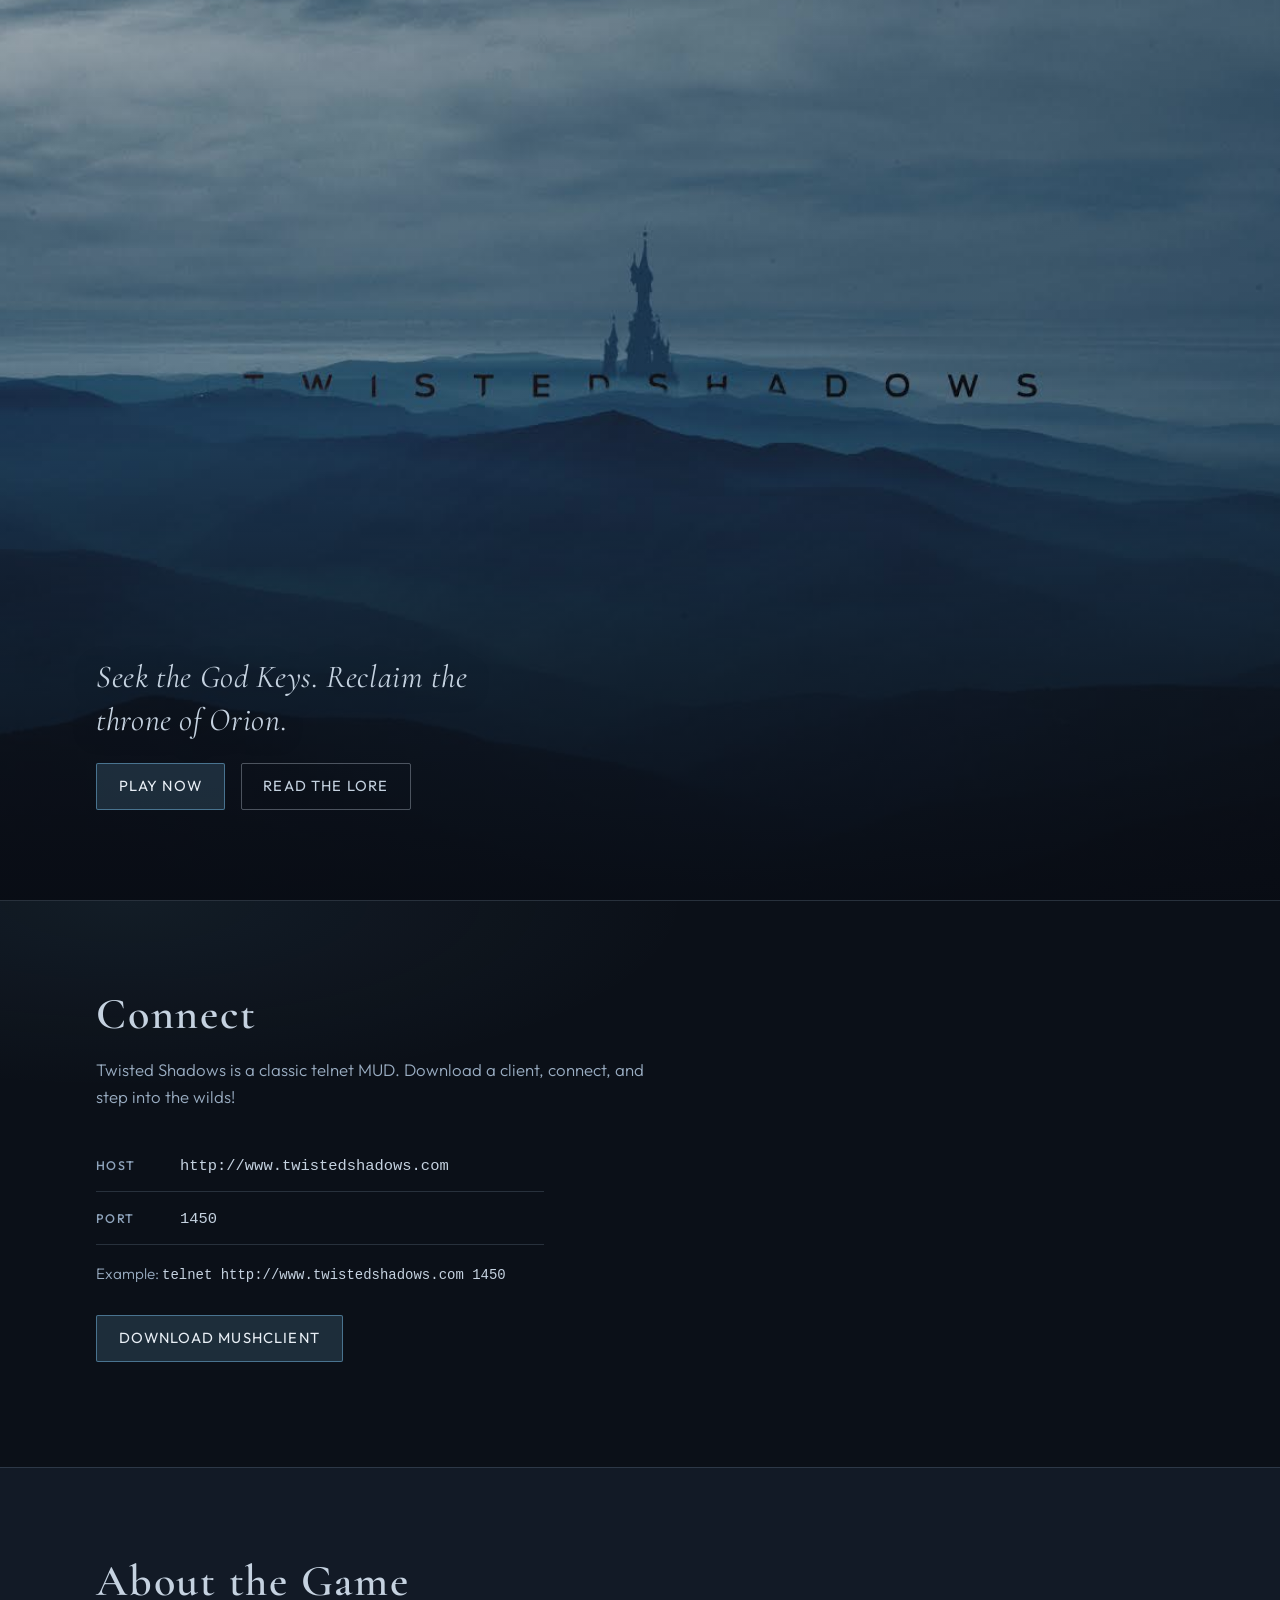
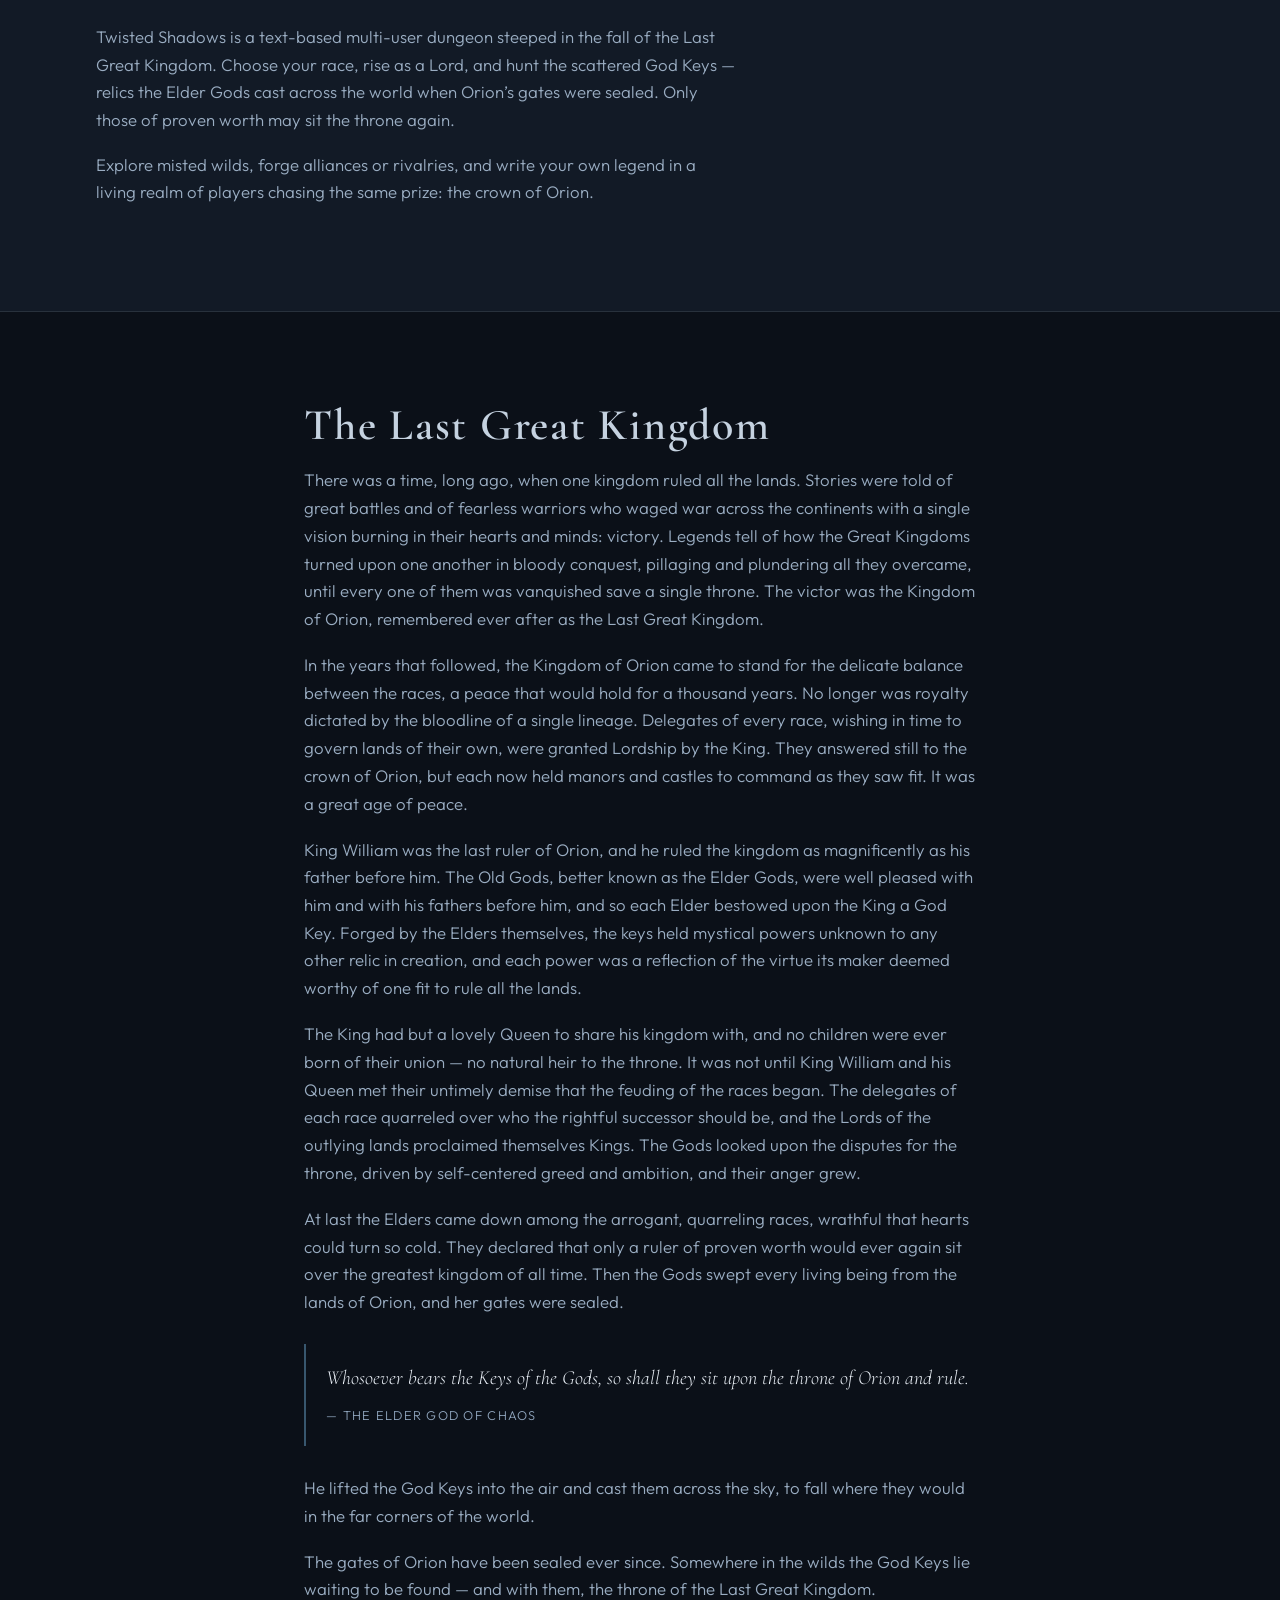
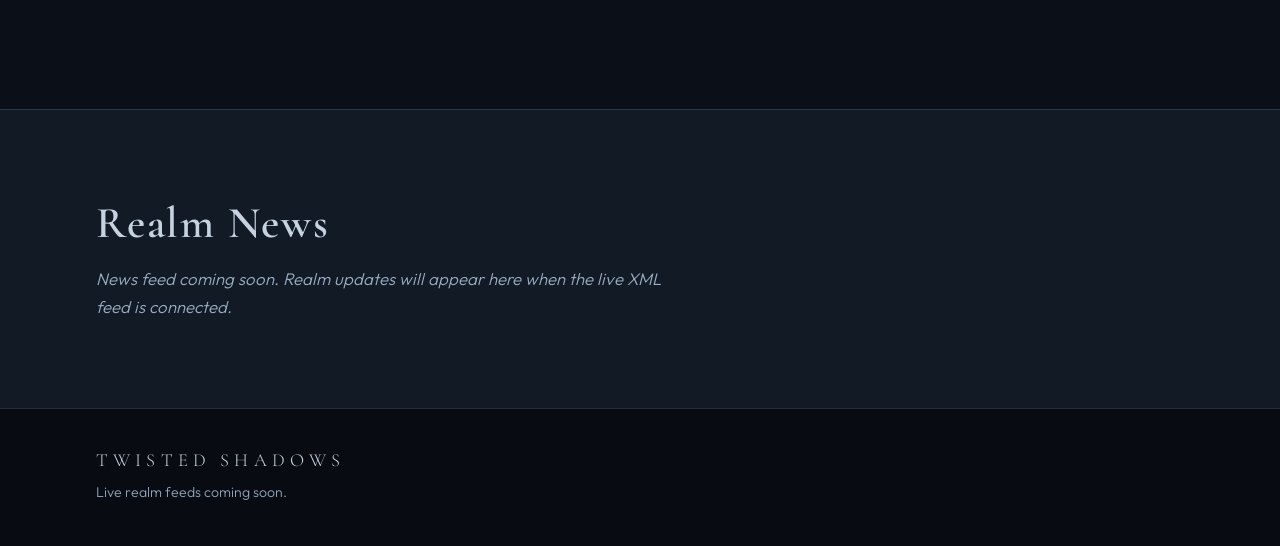
==== index.html @ 6eb1501c "update site verbiage" ====
<!DOCTYPE html>
<html lang="en">
<head>
  <meta charset="utf-8">
  <meta name="viewport" content="width=device-width, initial-scale=1">
  <title>Twisted Shadows — The Last Great Kingdom</title>
  <meta name="description" content="Twisted Shadows is a classic text MUD. Seek the God Keys, restore the throne of Orion, and claim the Last Great Kingdom.">
  <link rel="preconnect" href="https://fonts.googleapis.com">
  <link rel="preconnect" href="https://fonts.gstatic.com" crossorigin>
  <link href="https://fonts.googleapis.com/css2?family=Cormorant+Garamond:ital,wght@0,400;0,600;1,400&family=Outfit:wght@300;400;500&display=swap" rel="stylesheet">
  <link rel="stylesheet" href="styles.css">
</head>
<body>
  <header class="hero">
    <div class="hero__media" role="img" aria-label="Misty mountain ranges and a distant castle under an overcast sky, with the title Twisted Shadows"></div>
    <div class="hero__veil" aria-hidden="true"></div>
    <div class="hero__content">
      <p class="hero__tagline">Seek the God Keys. Reclaim the throne of Orion.</p>
      <div class="hero__actions">
        <a class="btn btn--primary" href="#play">Play Now</a>
        <a class="btn btn--ghost" href="#story">Read the Lore</a>
      </div>
    </div>
  </header>

  <main>
    <section id="play" class="section section--play">
      <div class="section__inner">
        <h2 class="section__title">Connect</h2>
        <p class="section__lead">
          Twisted Shadows is a classic telnet MUD. Download a client, connect, and step into the wilds!
        </p>
        <dl class="connect">
          <div class="connect__row">
            <dt>Host</dt>
            <dd><code>http://www.twistedshadows.com</code></dd>
          </div>
          <div class="connect__row">
            <dt>Port</dt>
            <dd><code>1450</code></dd>
          </div>
        </dl>
        <p class="connect__hint">
          Example: <code>telnet http://www.twistedshadows.com 1450</code>
        </p>
        <p>
          <a class="btn btn--primary" href="https://www.mushclient.com/downloads/dlmushclient.htm" target="_blank" rel="noopener noreferrer">Download MUSHclient</a>
        </p>
      </div>
    </section>

    <section id="about" class="section section--about">
      <div class="section__inner">
        <h2 class="section__title">About the Game</h2>
        <p>
          Twisted Shadows is a text-based multi-user dungeon steeped in the fall of the Last Great Kingdom.
          Choose your race, rise as a Lord, and hunt the scattered God Keys — relics the Elder Gods cast across the world
          when Orion’s gates were sealed. Only those of proven worth may sit the throne again.
        </p>
        <p>
          Explore misted wilds, forge alliances or rivalries, and write your own legend in a living realm of players
          chasing the same prize: the crown of Orion.
        </p>
      </div>
    </section>

    <section id="story" class="section section--story">
      <div class="section__inner section__inner--narrow">
        <h2 class="section__title">The Last Great Kingdom</h2>

        <div class="lore">
          <p>
            There was a time, long ago, when one kingdom ruled all the lands.
            Stories were told of great battles and of fearless warriors who
            waged war across the continents with a single vision burning in
            their hearts and minds: victory. Legends tell of how the Great
            Kingdoms turned upon one another in bloody conquest, pillaging
            and plundering all they overcame, until every one of them was
            vanquished save a single throne. The victor was the Kingdom of
            Orion, remembered ever after as the Last Great Kingdom.
          </p>
          <p>
            In the years that followed, the Kingdom of Orion came to stand
            for the delicate balance between the races, a peace that would
            hold for a thousand years. No longer was royalty dictated by the
            bloodline of a single lineage. Delegates of every race, wishing
            in time to govern lands of their own, were granted Lordship by
            the King. They answered still to the crown of Orion, but each now
            held manors and castles to command as they saw fit. It was a
            great age of peace.
          </p>
          <p>
            King William was the last ruler of Orion, and he ruled the
            kingdom as magnificently as his father before him. The Old Gods,
            better known as the Elder Gods, were well pleased with him and
            with his fathers before him, and so each Elder bestowed upon the
            King a God Key. Forged by the Elders themselves, the keys held
            mystical powers unknown to any other relic in creation, and each
            power was a reflection of the virtue its maker deemed worthy of
            one fit to rule all the lands.
          </p>
          <p>
            The King had but a lovely Queen to share his kingdom with, and no
            children were ever born of their union — no natural heir to the
            throne. It was not until King William and his Queen met their
            untimely demise that the feuding of the races began. The
            delegates of each race quarreled over who the rightful successor
            should be, and the Lords of the outlying lands proclaimed
            themselves Kings. The Gods looked upon the disputes for the
            throne, driven by self-centered greed and ambition, and their
            anger grew.
          </p>
          <p>
            At last the Elders came down among the arrogant, quarreling
            races, wrathful that hearts could turn so cold. They declared
            that only a ruler of proven worth would ever again sit over the
            greatest kingdom of all time. Then the Gods swept every living
            being from the lands of Orion, and her gates were sealed.
          </p>
          <blockquote class="lore__quote">
            <p>
              Whosoever bears the Keys of the Gods, so shall they sit upon the
              throne of Orion and rule.
            </p>
            <footer>— The Elder God of Chaos</footer>
          </blockquote>
          <p>
            He lifted the God Keys into the air and cast them across the sky,
            to fall where they would in the far corners of the world.
          </p>
          <p>
            The gates of Orion have been sealed ever since. Somewhere in the
            wilds the God Keys lie waiting to be found — and with them, the
            throne of the Last Great Kingdom.
          </p>
        </div>
      </div>
    </section>

    <section id="realm-news" class="section section--news" aria-labelledby="realm-news-heading">
      <div class="section__inner">
        <h2 id="realm-news-heading" class="section__title">Realm News</h2>
        <p class="news-stub" data-feed="pending">
          News feed coming soon. Realm updates will appear here when the live XML feed is connected.
        </p>
      </div>
    </section>
  </main>

  <footer class="footer">
    <div class="footer__inner">
      <p class="footer__brand">Twisted Shadows</p>
      <p class="footer__note">Live realm feeds coming soon.</p>
    </div>
  </footer>
</body>
</html>
---- styles.css ----
:root {
  --bg: #0b1018;
  --bg-elevated: #121a26;
  --fog: #8fa4bc;
  --mist: #c5d2e0;
  --ink: #e8eef5;
  --muted: #9aadc2;
  --accent: #6eb0d6;
  --accent-soft: rgba(110, 176, 214, 0.18);
  --line: rgba(143, 164, 188, 0.22);
  --shadow: rgba(4, 8, 14, 0.55);
  --font-display: "Cormorant Garamond", "Palatino Linotype", Palatino, serif;
  --font-body: "Outfit", "Segoe UI", sans-serif;
  --max: 68rem;
  --narrow: 42rem;
}

*,
*::before,
*::after {
  box-sizing: border-box;
}

html {
  scroll-behavior: smooth;
}

body {
  margin: 0;
  font-family: var(--font-body);
  font-weight: 300;
  font-size: 1.05rem;
  line-height: 1.65;
  color: var(--ink);
  background: var(--bg);
  -webkit-font-smoothing: antialiased;
}

img {
  max-width: 100%;
  height: auto;
  display: block;
}

a {
  color: var(--accent);
  text-decoration-thickness: 1px;
  text-underline-offset: 0.18em;
}

a:hover {
  color: var(--mist);
}

code {
  font-family: ui-monospace, "Cascadia Code", "Segoe UI Mono", Consolas, monospace;
  font-size: 0.92em;
  color: var(--mist);
}

/* —— Hero —— */
.hero {
  position: relative;
  min-height: 100svh;
  display: flex;
  align-items: flex-end;
  isolation: isolate;
  overflow: hidden;
}

.hero__media {
  position: absolute;
  inset: 0;
  z-index: 0;
  background:
    url("assets/hero.png") center 42% / cover no-repeat;
  transform: scale(1.04);
  animation: hero-drift 28s ease-in-out infinite alternate;
}

.hero__veil {
  position: absolute;
  inset: 0;
  z-index: 1;
  pointer-events: none;
  background:
    linear-gradient(
      to top,
      rgba(8, 12, 20, 0.94) 0%,
      rgba(8, 12, 20, 0.62) 26%,
      rgba(8, 12, 20, 0.1) 52%,
      rgba(8, 12, 20, 0.2) 100%
    );
}

.hero__content {
  position: relative;
  z-index: 2;
  width: min(100% - 2.5rem, var(--max));
  margin: 0 auto;
  padding: 0 0 clamp(3.5rem, 10vh, 6rem);
  opacity: 0;
  transform: translateY(1.25rem);
  animation: rise-in 1.1s ease 0.35s forwards;
}

.hero__tagline {
  margin: 0 0 1.35rem;
  max-width: 28rem;
  font-family: var(--font-display);
  font-size: clamp(1.45rem, 2.8vw, 2rem);
  font-weight: 400;
  font-style: italic;
  line-height: 1.35;
  letter-spacing: 0.02em;
  color: var(--mist);
  text-shadow: 0 2px 24px var(--shadow);
}

.hero__actions {
  display: flex;
  flex-wrap: wrap;
  gap: 0.75rem 1rem;
}

/* —— Buttons —— */
.btn {
  display: inline-flex;
  align-items: center;
  justify-content: center;
  min-height: 2.75rem;
  padding: 0.65rem 1.35rem;
  border: 1px solid transparent;
  border-radius: 2px;
  font-family: var(--font-body);
  font-size: 0.92rem;
  font-weight: 400;
  letter-spacing: 0.08em;
  text-transform: uppercase;
  text-decoration: none;
  transition: background 0.25s ease, border-color 0.25s ease, color 0.25s ease, transform 0.25s ease;
}

.btn:hover {
  transform: translateY(-1px);
}

.btn--primary {
  background: var(--accent-soft);
  border-color: rgba(110, 176, 214, 0.55);
  color: var(--ink);
}

.btn--primary:hover {
  background: rgba(110, 176, 214, 0.3);
  color: #fff;
}

.btn--ghost {
  background: transparent;
  border-color: rgba(197, 210, 224, 0.35);
  color: var(--mist);
}

.btn--ghost:hover {
  border-color: var(--mist);
  color: #fff;
}

/* —— Sections —— */
.section {
  padding: clamp(3.5rem, 8vw, 5.5rem) 0;
  border-top: 1px solid var(--line);
}

.section__inner {
  width: min(100% - 2.5rem, var(--max));
  margin: 0 auto;
}

.section__inner--narrow {
  width: min(100% - 2.5rem, var(--narrow));
}

.section__title {
  margin: 0 0 1rem;
  font-family: var(--font-display);
  font-size: clamp(2rem, 4vw, 2.75rem);
  font-weight: 600;
  letter-spacing: 0.04em;
  line-height: 1.15;
  color: var(--mist);
}

.section__lead {
  margin: 0 0 1.75rem;
  max-width: 36rem;
  color: var(--muted);
}

.section--play {
  background:
    radial-gradient(ellipse 80% 60% at 10% 0%, rgba(110, 176, 214, 0.08), transparent 55%),
    var(--bg);
}

.section--about {
  background: var(--bg-elevated);
}

.section--about p {
  max-width: 40rem;
  color: var(--muted);
}

.section--about p + p {
  margin-top: 1rem;
}

.section--story {
  background: var(--bg);
}

.section--news {
  background: var(--bg-elevated);
}

/* —— Connect —— */
.connect {
  margin: 0 0 1rem;
  padding: 0;
  max-width: 28rem;
}

.connect__row {
  display: grid;
  grid-template-columns: 4.5rem 1fr;
  gap: 0.75rem;
  align-items: baseline;
  padding: 0.7rem 0;
  border-bottom: 1px solid var(--line);
}

.connect__row dt {
  margin: 0;
  font-size: 0.78rem;
  font-weight: 500;
  letter-spacing: 0.12em;
  text-transform: uppercase;
  color: var(--fog);
}

.connect__row dd {
  margin: 0;
}

.connect__hint {
  margin: 0 0 1.75rem;
  color: var(--muted);
  font-size: 0.95rem;
}

/* —— Lore —— */
.lore p {
  margin: 0 0 1.15rem;
  color: var(--muted);
}

.lore__quote {
  margin: 1.75rem 0;
  padding: 1.25rem 0 1.25rem 1.25rem;
  border-left: 2px solid rgba(110, 176, 214, 0.45);
  background: transparent;
}

.lore__quote p {
  margin: 0;
  font-family: var(--font-display);
  font-size: 1.25rem;
  font-style: italic;
  line-height: 1.45;
  color: var(--ink);
}

.lore__quote footer {
  margin-top: 0.75rem;
  font-family: var(--font-body);
  font-size: 0.8rem;
  font-style: normal;
  letter-spacing: 0.1em;
  text-transform: uppercase;
  color: var(--fog);
}

/* —— News stub —— */
.news-stub {
  margin: 0;
  max-width: 36rem;
  color: var(--muted);
  font-style: italic;
}

/* —— Footer —— */
.footer {
  padding: 2.25rem 0 2.75rem;
  border-top: 1px solid var(--line);
  background: #080c12;
}

.footer__inner {
  width: min(100% - 2.5rem, var(--max));
  margin: 0 auto;
}

.footer__brand {
  margin: 0 0 0.35rem;
  font-family: var(--font-display);
  font-size: 1.15rem;
  letter-spacing: 0.28em;
  text-transform: uppercase;
  color: var(--mist);
}

.footer__note {
  margin: 0;
  font-size: 0.88rem;
  color: var(--fog);
}

/* —— Motion —— */
@keyframes hero-drift {
  from {
    transform: scale(1.04) translate3d(0, 0, 0);
  }
  to {
    transform: scale(1.08) translate3d(-1.2%, -0.6%, 0);
  }
}

@keyframes rise-in {
  to {
    opacity: 1;
    transform: translateY(0);
  }
}

@media (prefers-reduced-motion: reduce) {
  html {
    scroll-behavior: auto;
  }

  .hero__media,
  .hero__content {
    animation: none;
  }

  .hero__media {
    transform: none;
  }

  .hero__content {
    opacity: 1;
    transform: none;
  }

  .btn:hover {
    transform: none;
  }
}

/* —— Responsive —— */
@media (max-width: 640px) {
  body {
    font-size: 1rem;
  }

  .hero {
    min-height: 92svh;
  }

  .hero__media {
    background-position: center 38%;
  }

  .hero__content {
    width: min(100% - 1.75rem, var(--max));
    padding-bottom: 3rem;
  }

  .hero__tagline {
    max-width: 20rem;
  }

  .hero__actions {
    flex-direction: column;
    align-items: stretch;
  }

  .btn {
    width: 100%;
  }

  .section__inner,
  .section__inner--narrow,
  .footer__inner {
    width: min(100% - 1.75rem, var(--max));
  }

  .connect__row {
    grid-template-columns: 1fr;
    gap: 0.2rem;
  }

  .lore__quote {
    padding-left: 1rem;
  }
}
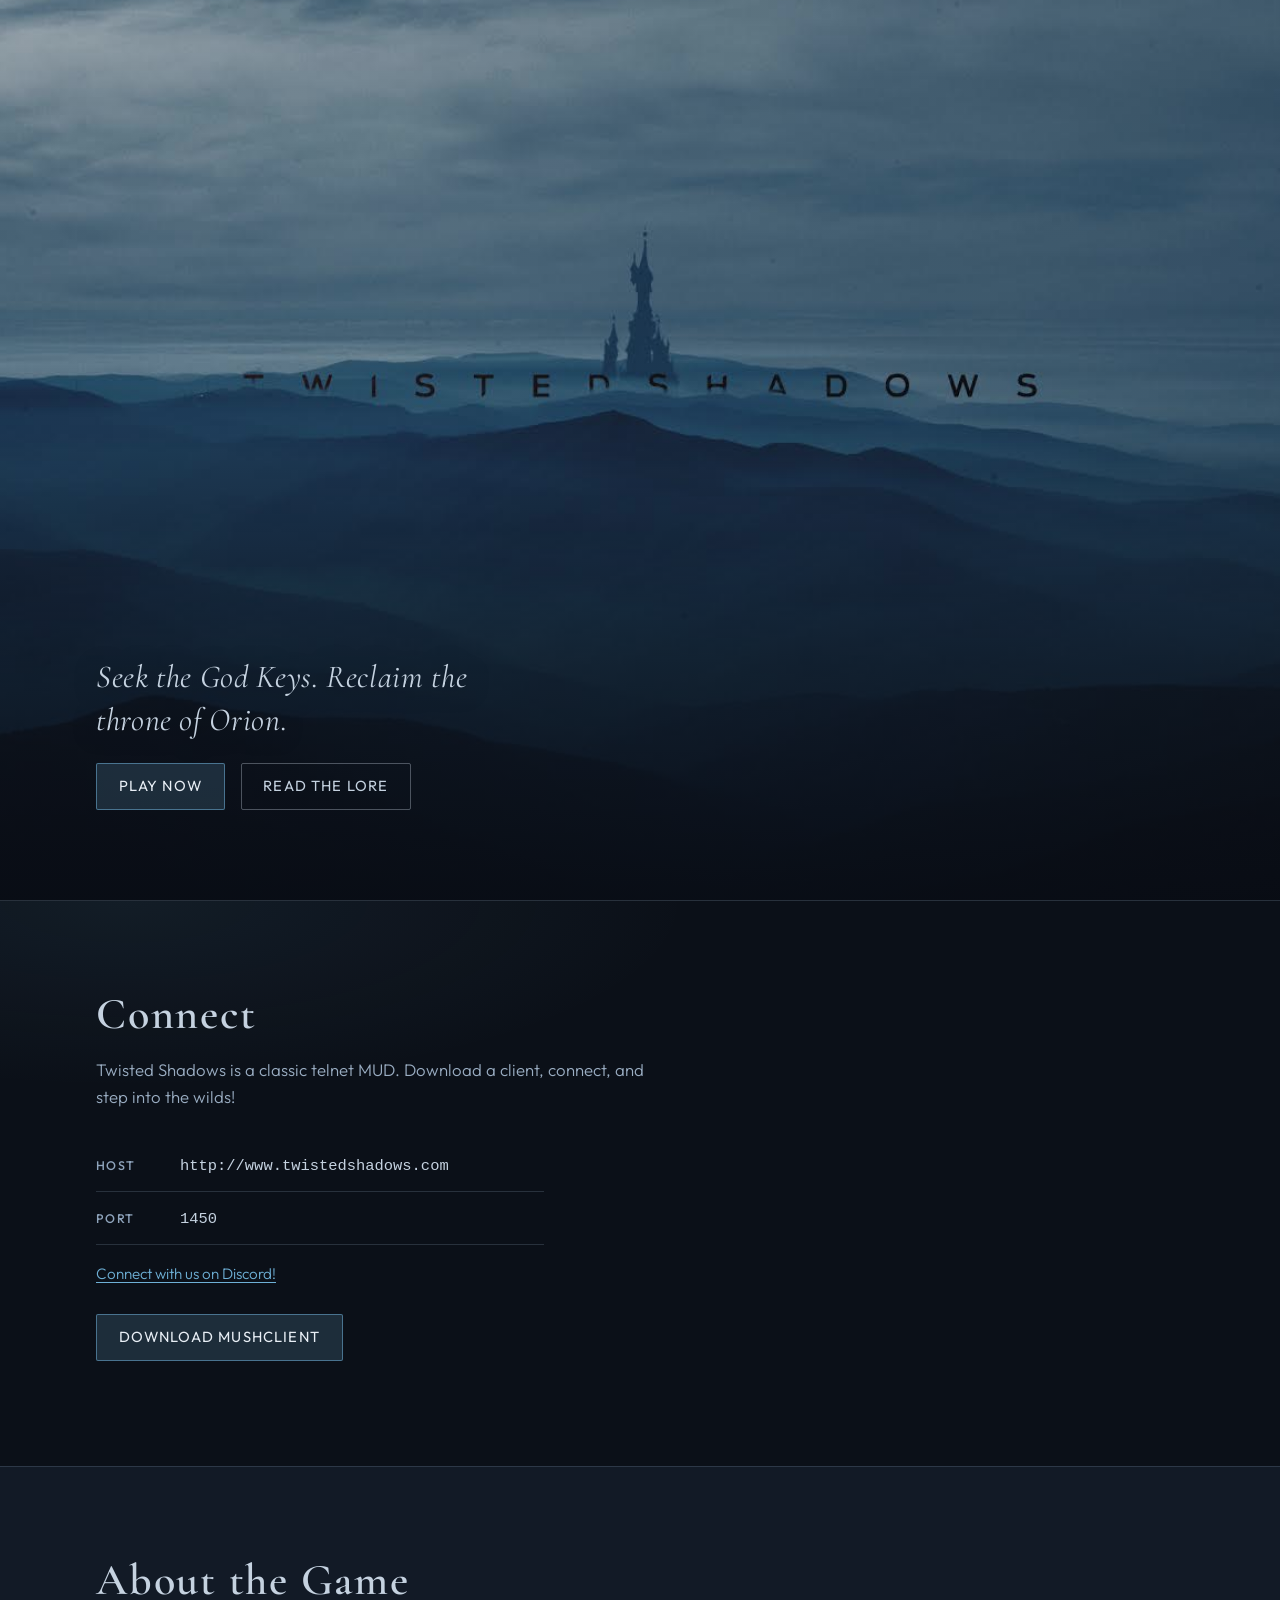
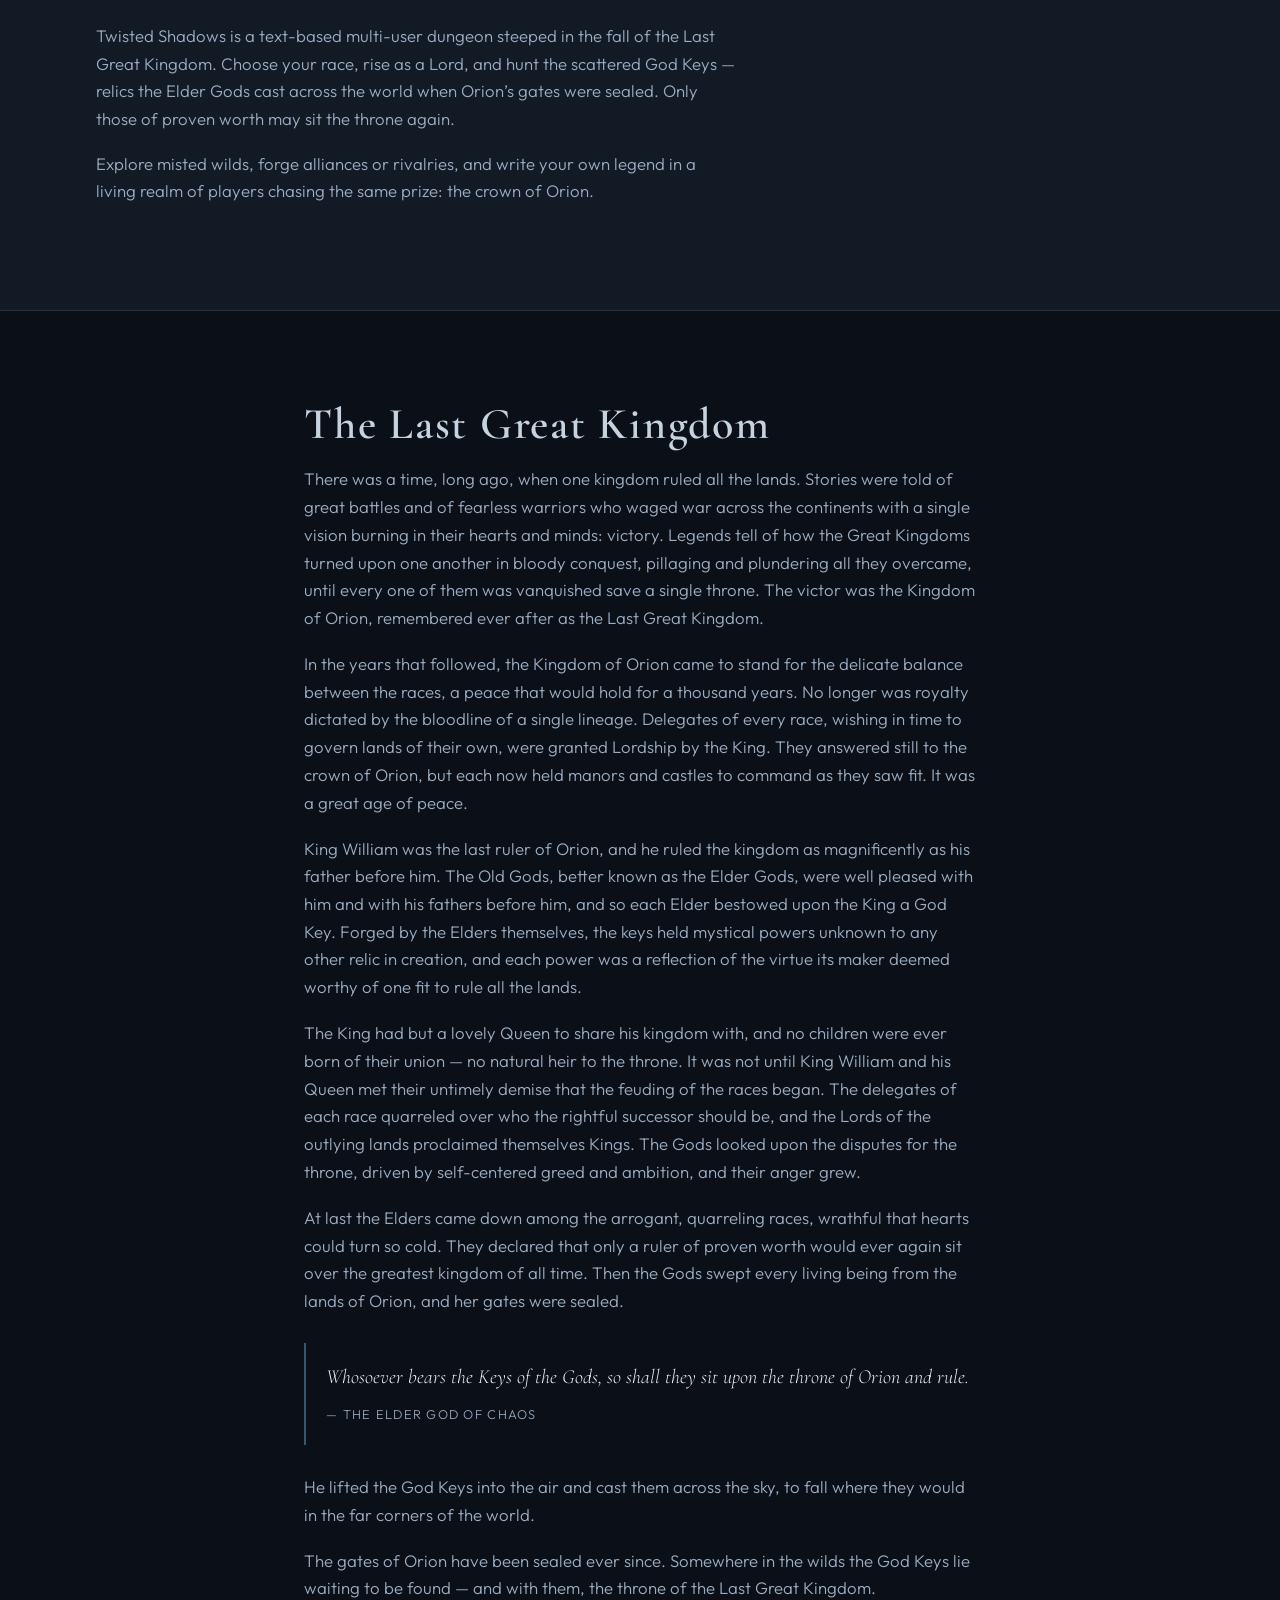
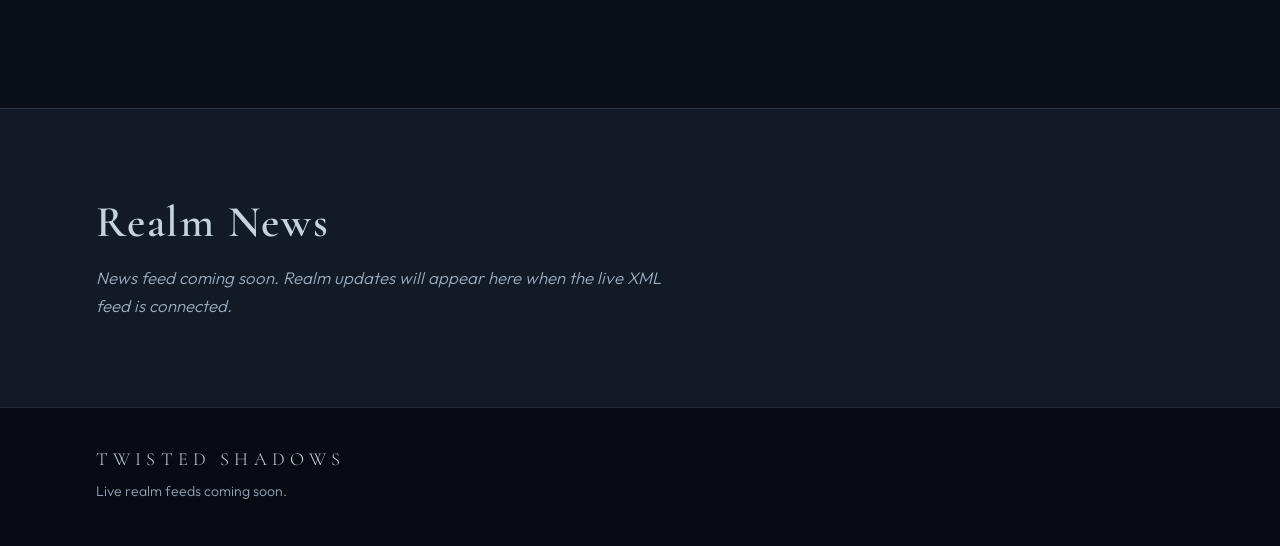
==== commit 1db16c7f: "update site with discord link" ====
--- a/index.html
+++ b/index.html
@@ -41,7 +41,7 @@
           </div>
         </dl>
         <p class="connect__hint">
-          Example: <code>telnet http://www.twistedshadows.com 1450</code>
+          <a href="https://discord.gg/tTtz8pHUc" target="_blank">Connect with us on Discord!</a>
         </p>
         <p>
           <a class="btn btn--primary" href="https://www.mushclient.com/downloads/dlmushclient.htm" target="_blank" rel="noopener noreferrer">Download MUSHclient</a>
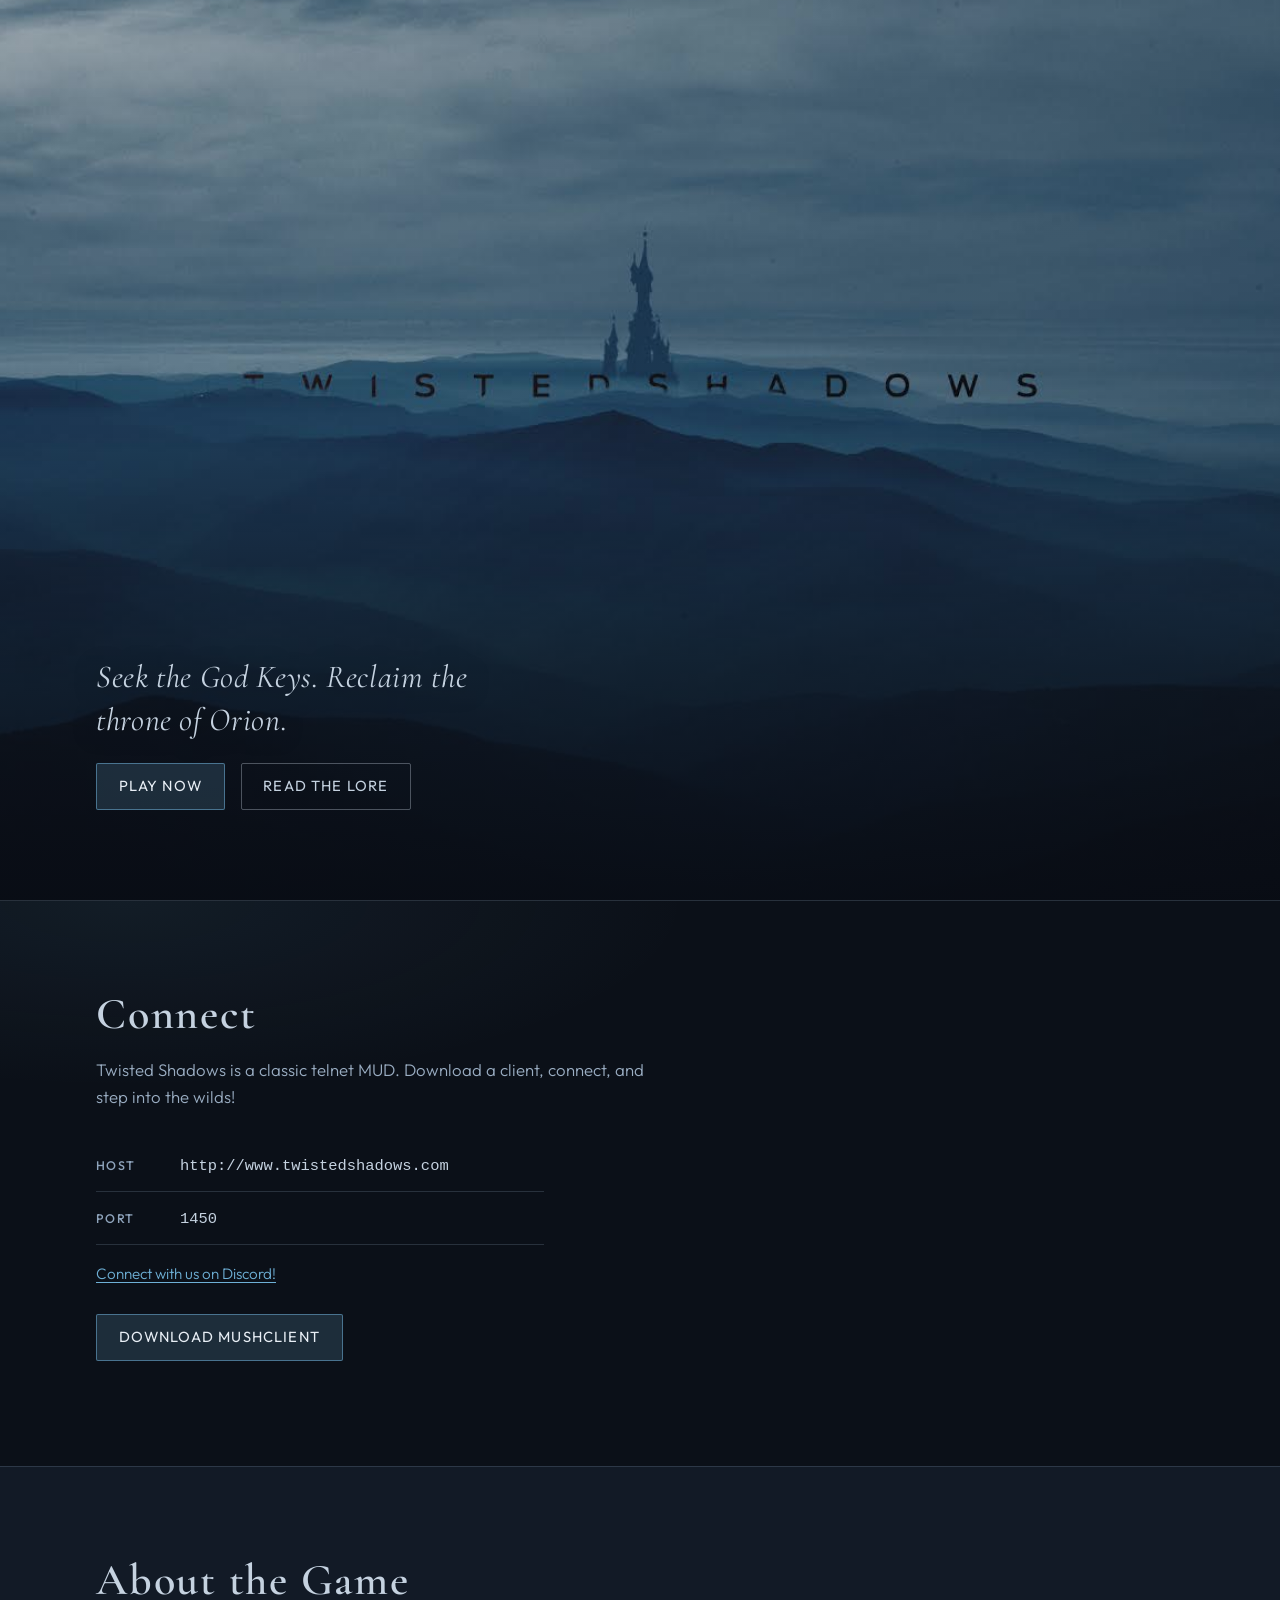
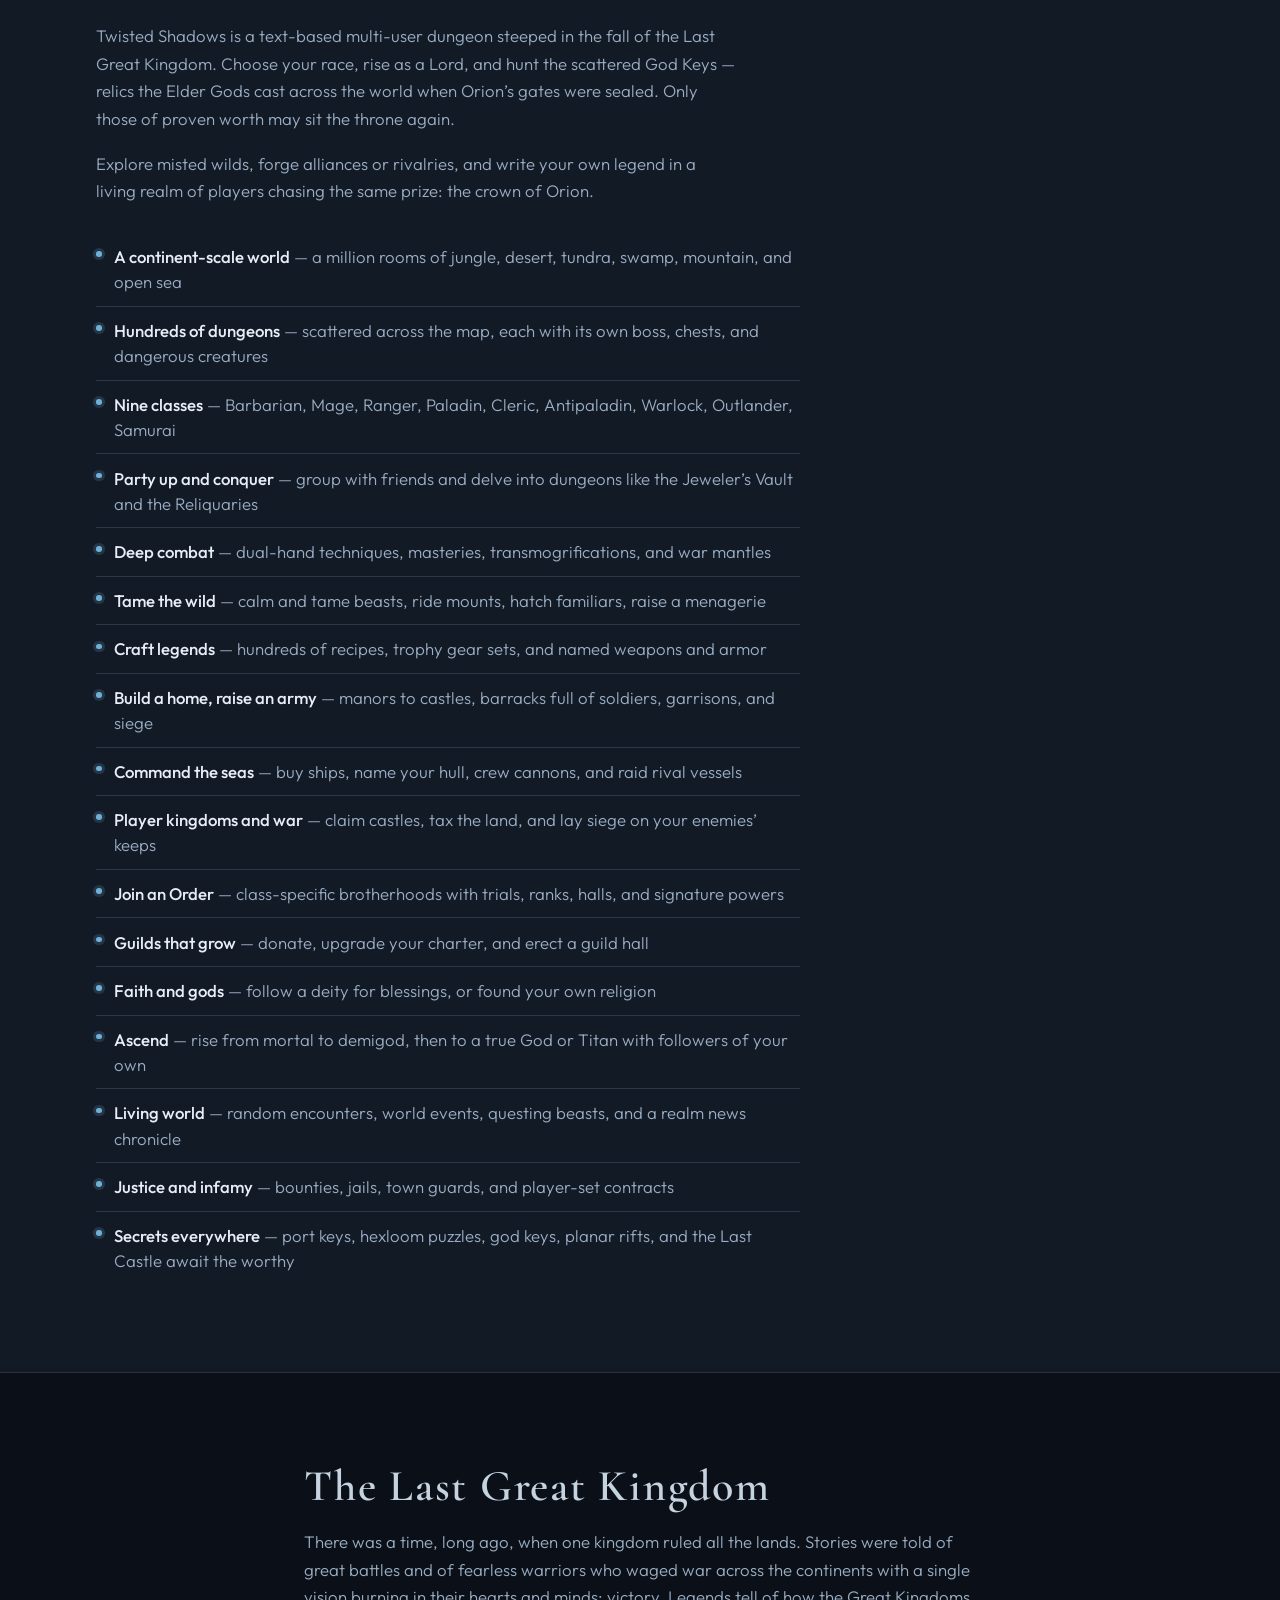
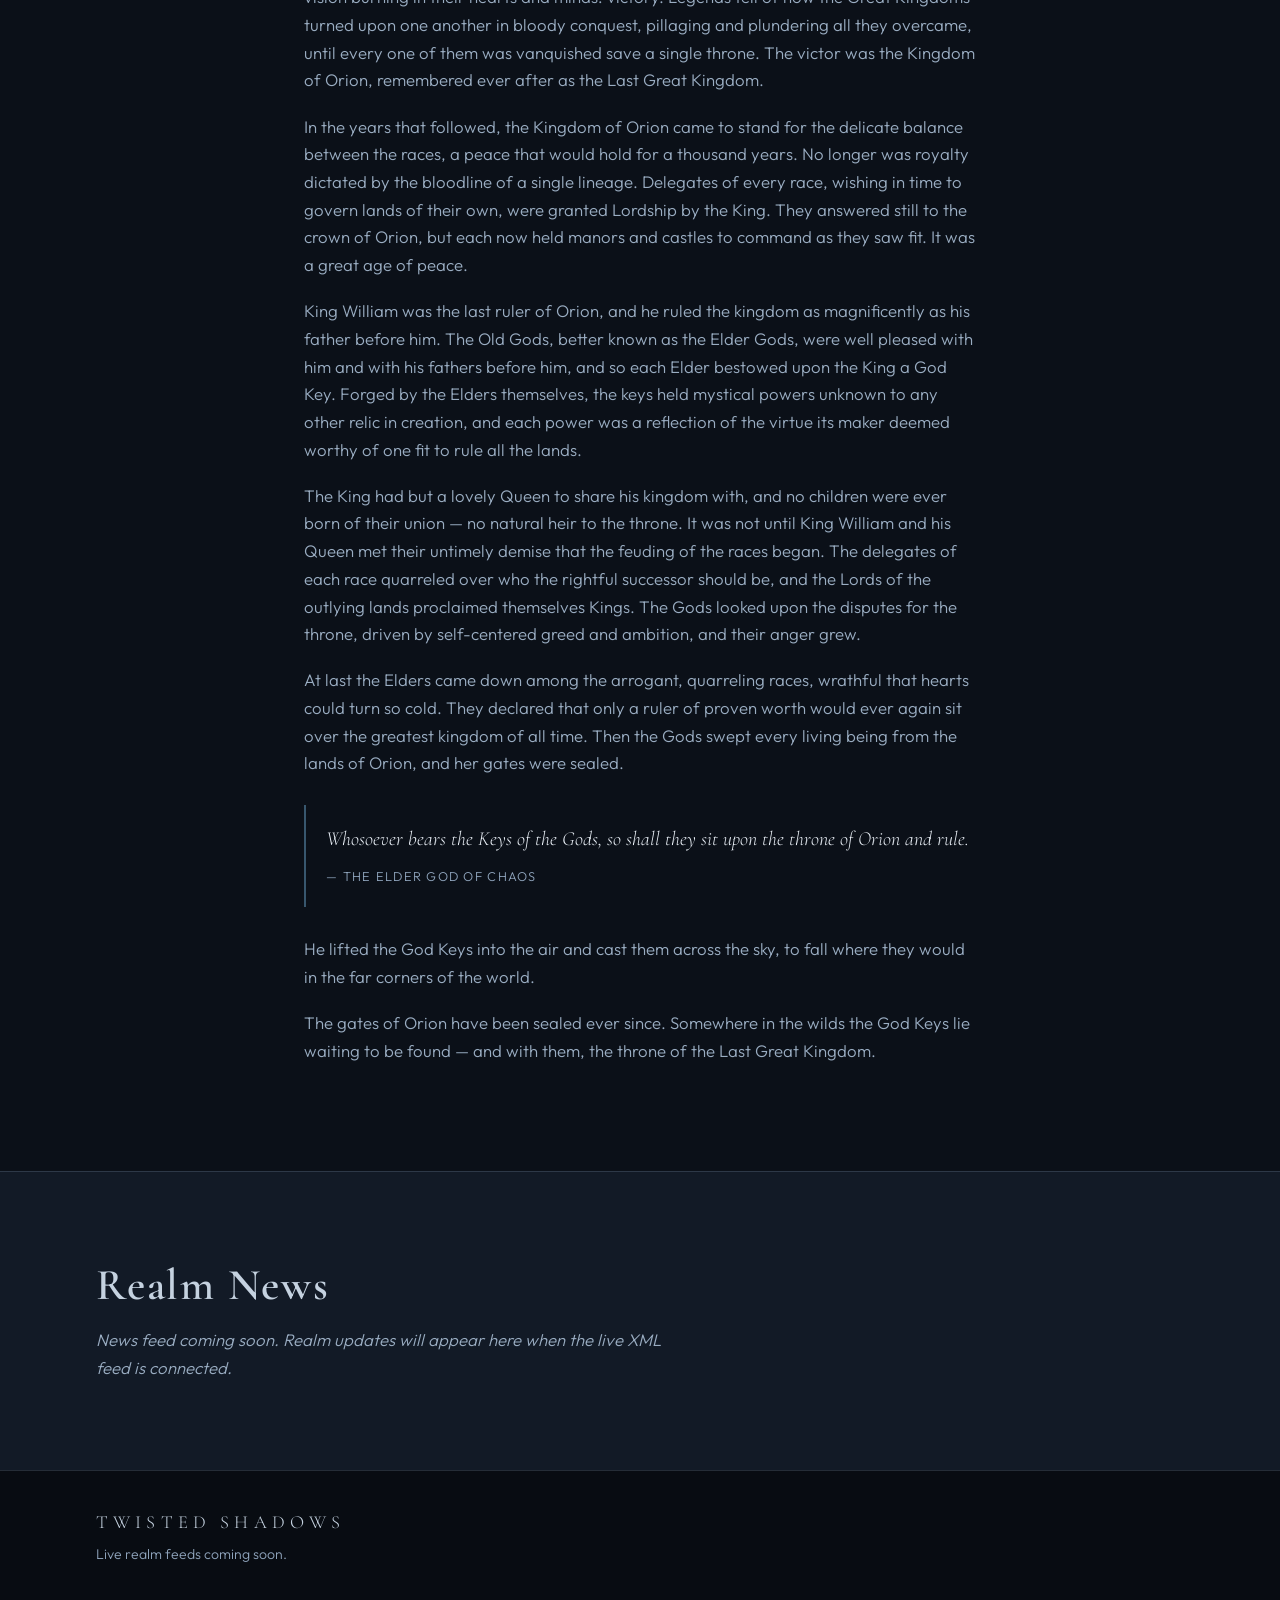
==== commit 460f785c: "more content" ====
--- a/index.html
+++ b/index.html
@@ -41,7 +41,7 @@
           </div>
         </dl>
         <p class="connect__hint">
-          <a href="https://discord.gg/tTtz8pHUc" target="_blank">Connect with us on Discord!</a>
+          <a href="https://discord.gg/STW2Nj828S" target="_blank">Connect with us on Discord!</a>
         </p>
         <p>
           <a class="btn btn--primary" href="https://www.mushclient.com/downloads/dlmushclient.htm" target="_blank" rel="noopener noreferrer">Download MUSHclient</a>
@@ -61,6 +61,25 @@
           Explore misted wilds, forge alliances or rivalries, and write your own legend in a living realm of players
           chasing the same prize: the crown of Orion.
         </p>
+        <ul class="feature-list">
+          <li><strong>A continent-scale world</strong> — a million rooms of jungle, desert, tundra, swamp, mountain, and open sea</li>
+          <li><strong>Hundreds of dungeons</strong> — scattered across the map, each with its own boss, chests, and dangerous creatures</li>
+          <li><strong>Nine classes</strong> — Barbarian, Mage, Ranger, Paladin, Cleric, Antipaladin, Warlock, Outlander, Samurai</li>
+          <li><strong>Party up and conquer</strong> — group with friends and delve into dungeons like the Jeweler’s Vault and the Reliquaries</li>
+          <li><strong>Deep combat</strong> — dual-hand techniques, masteries, transmogrifications, and war mantles</li>
+          <li><strong>Tame the wild</strong> — calm and tame beasts, ride mounts, hatch familiars, raise a menagerie</li>
+          <li><strong>Craft legends</strong> — hundreds of recipes, trophy gear sets, and named weapons and armor</li>
+          <li><strong>Build a home, raise an army</strong> — manors to castles, barracks full of soldiers, garrisons, and siege</li>
+          <li><strong>Command the seas</strong> — buy ships, name your hull, crew cannons, and raid rival vessels</li>
+          <li><strong>Player kingdoms and war</strong> — claim castles, tax the land, and lay siege on your enemies’ keeps</li>
+          <li><strong>Join an Order</strong> — class-specific brotherhoods with trials, ranks, halls, and signature powers</li>
+          <li><strong>Guilds that grow</strong> — donate, upgrade your charter, and erect a guild hall</li>
+          <li><strong>Faith and gods</strong> — follow a deity for blessings, or found your own religion</li>
+          <li><strong>Ascend</strong> — rise from mortal to demigod, then to a true God or Titan with followers of your own</li>
+          <li><strong>Living world</strong> — random encounters, world events, questing beasts, and a realm news chronicle</li>
+          <li><strong>Justice and infamy</strong> — bounties, jails, town guards, and player-set contracts</li>
+          <li><strong>Secrets everywhere</strong> — port keys, hexloom puzzles, god keys, planar rifts, and the Last Castle await the worthy</li>
+        </ul>
       </div>
     </section>
 
--- a/styles.css
+++ b/styles.css
@@ -217,6 +217,44 @@
   margin-top: 1rem;
 }
 
+.feature-list {
+  margin: 1.75rem 0 0;
+  padding: 0;
+  max-width: 44rem;
+  list-style: none;
+}
+
+.feature-list li {
+  position: relative;
+  margin: 0;
+  padding: 0.7rem 0 0.7rem 1.15rem;
+  border-bottom: 1px solid var(--line);
+  color: var(--muted);
+  line-height: 1.5;
+}
+
+.feature-list li:last-child {
+  border-bottom: none;
+}
+
+.feature-list li::before {
+  content: "";
+  position: absolute;
+  top: 1.15rem;
+  left: 0;
+  width: 0.35rem;
+  height: 0.35rem;
+  border-radius: 50%;
+  background: var(--accent);
+  box-shadow: 0 0 0 3px var(--accent-soft);
+}
+
+.feature-list strong {
+  display: inline;
+  font-weight: 500;
+  color: var(--ink);
+}
+
 .section--story {
   background: var(--bg);
 }
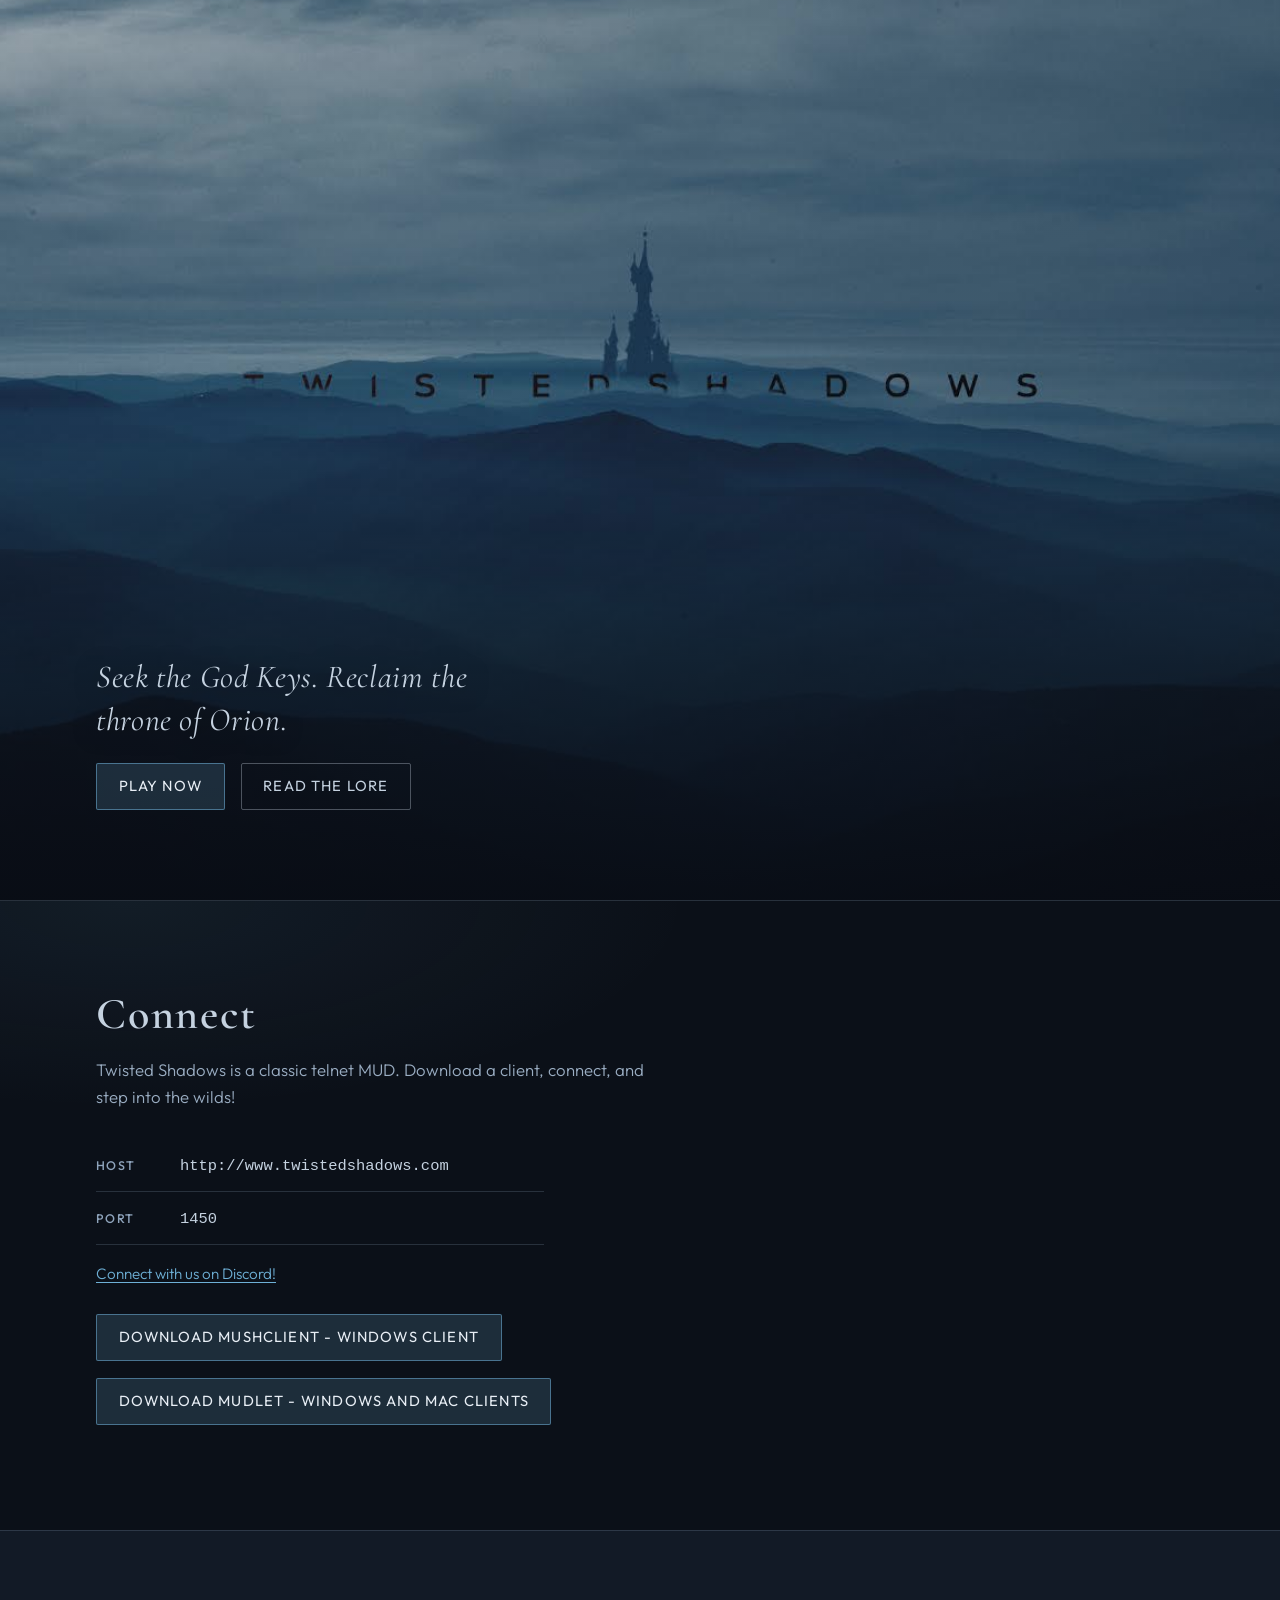
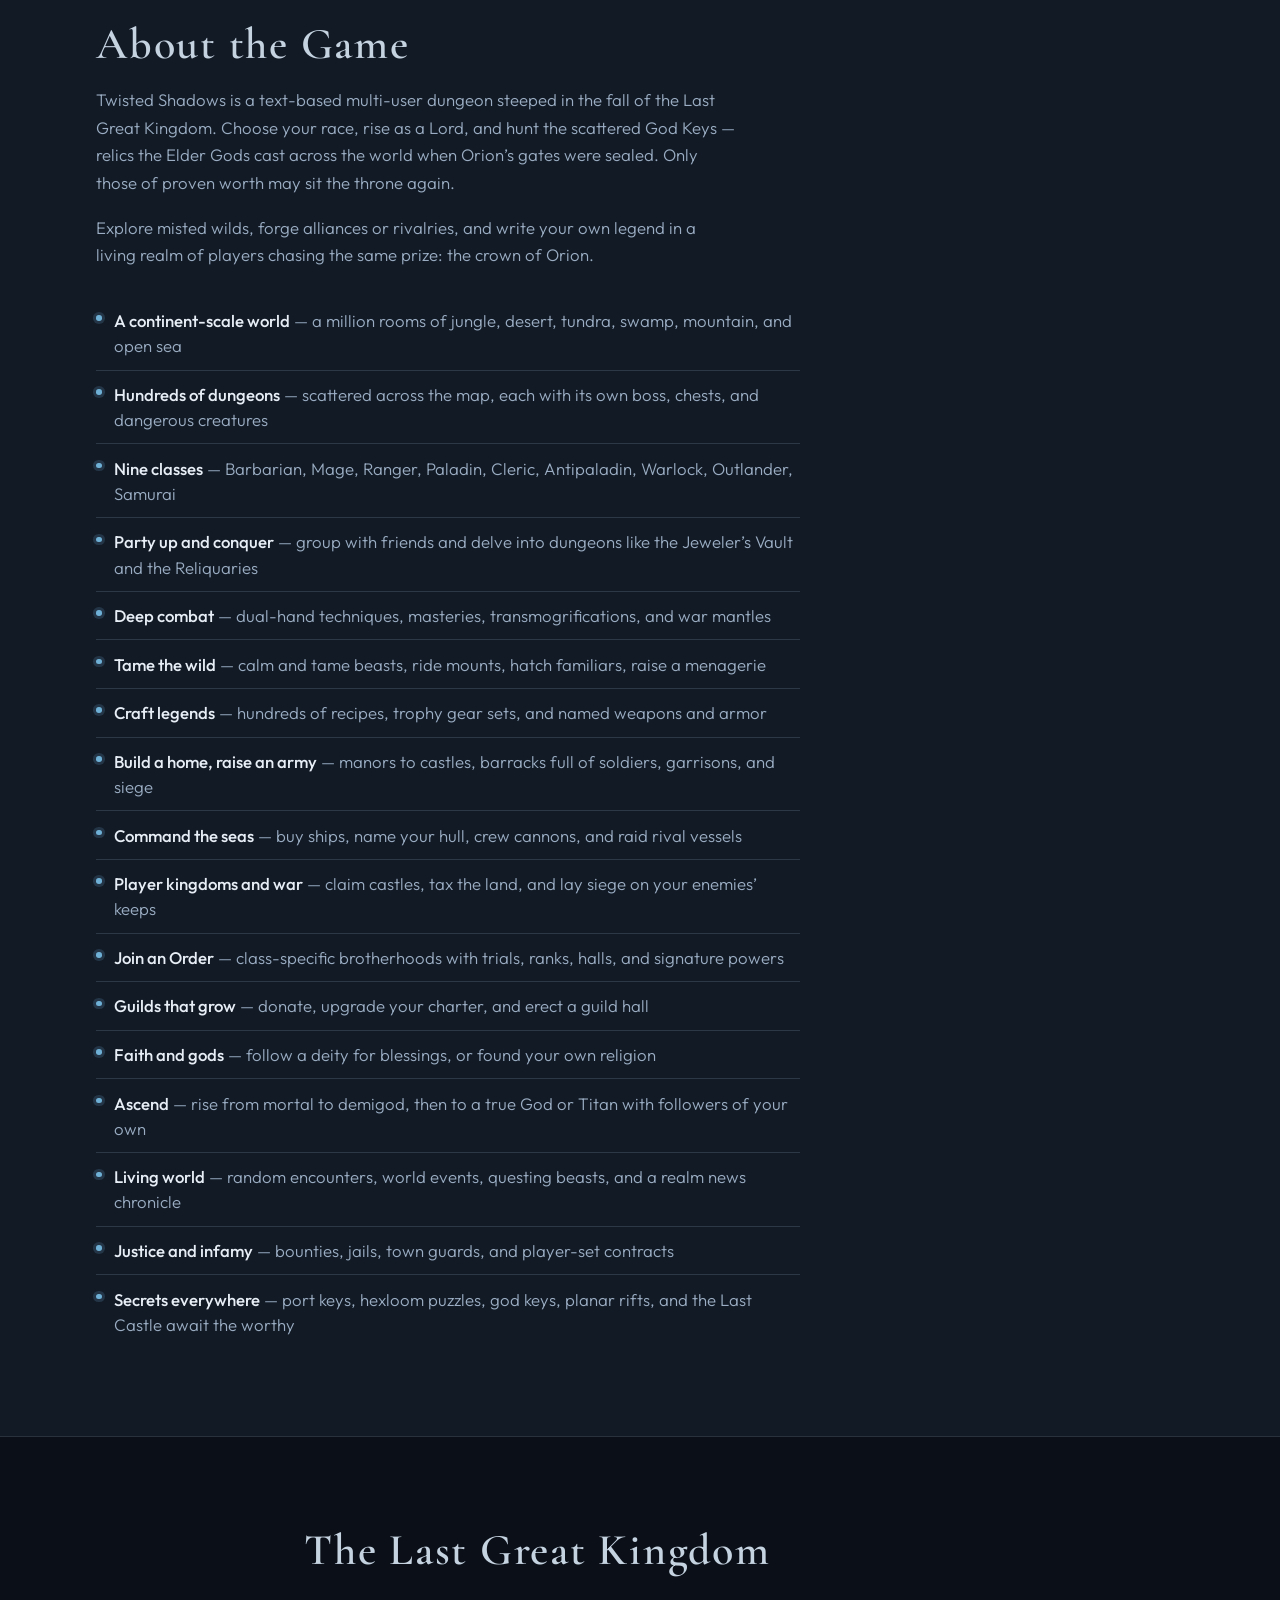
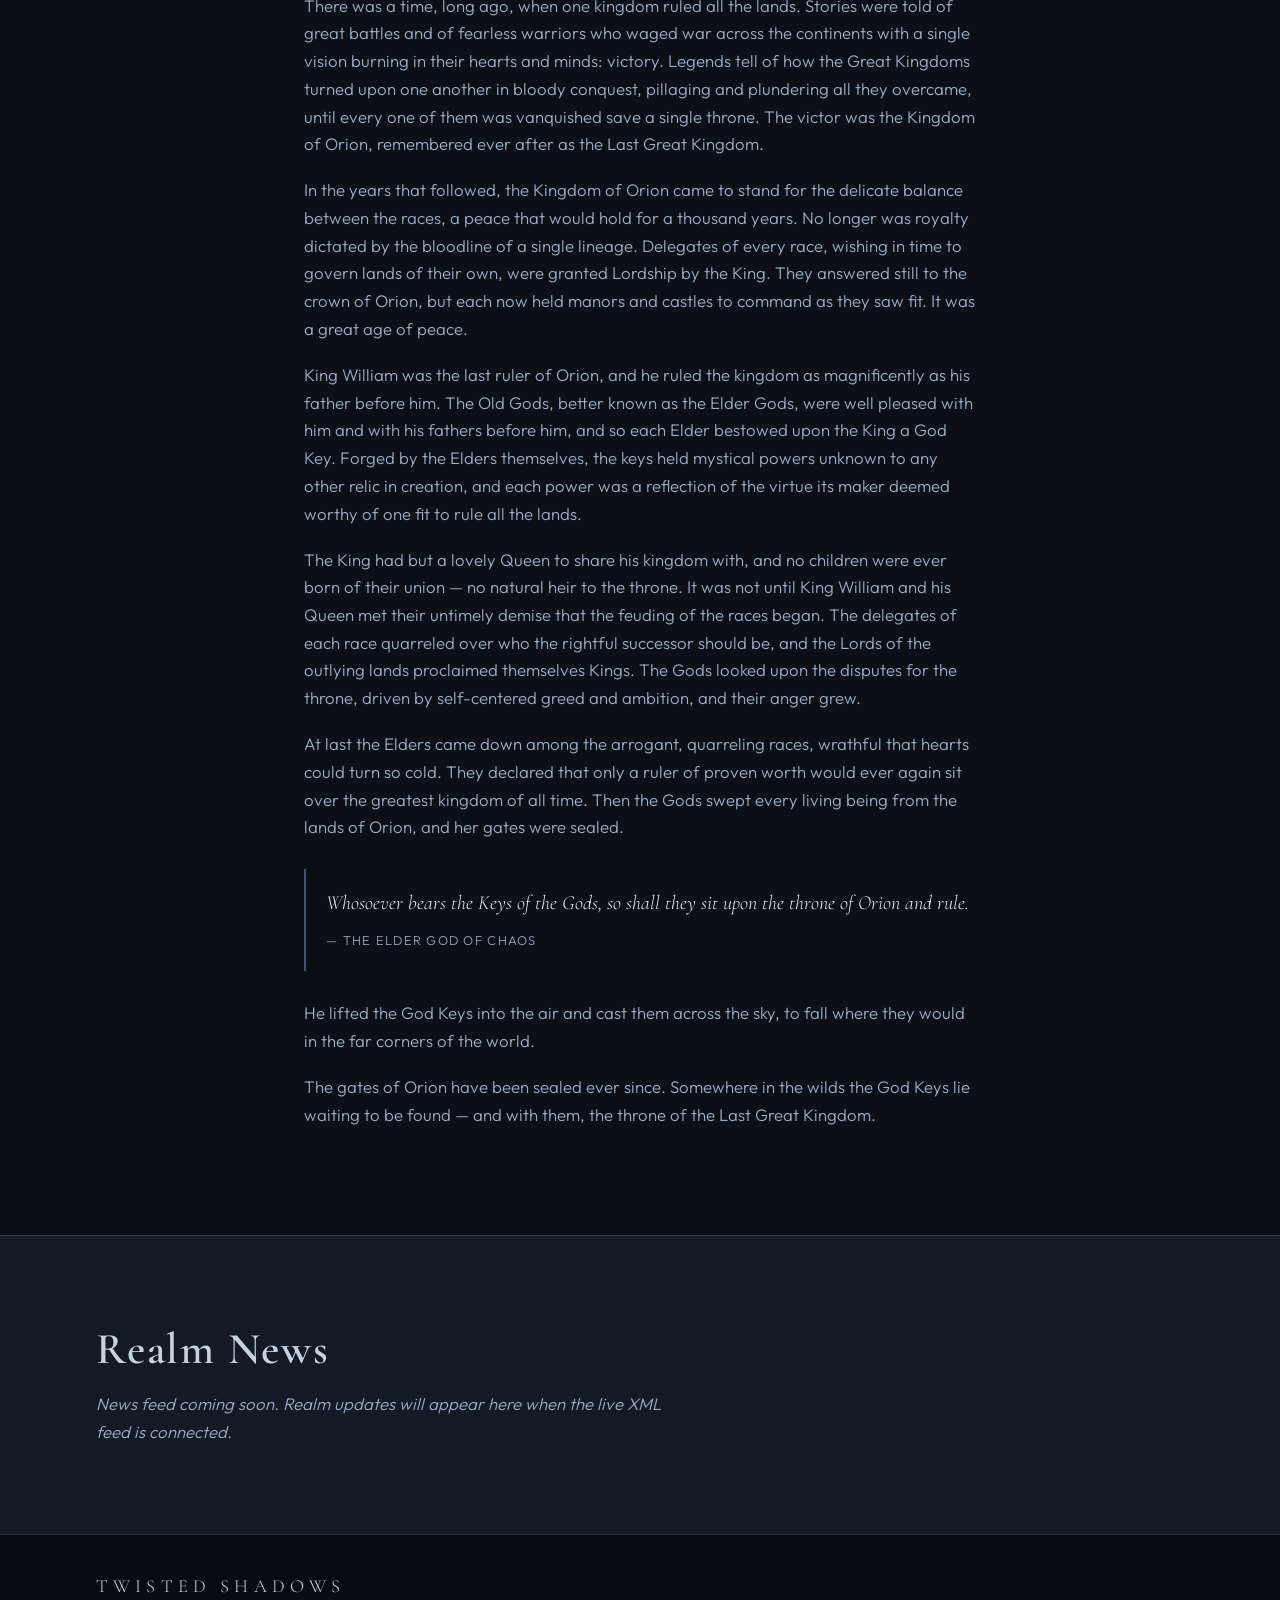
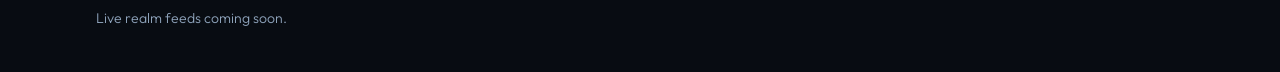
==== commit dd4cc72c: "more content" ====
--- a/index.html
+++ b/index.html
@@ -44,7 +44,10 @@
           <a href="https://discord.gg/STW2Nj828S" target="_blank">Connect with us on Discord!</a>
         </p>
         <p>
-          <a class="btn btn--primary" href="https://www.mushclient.com/downloads/dlmushclient.htm" target="_blank" rel="noopener noreferrer">Download MUSHclient</a>
+          <a class="btn btn--primary" href="https://www.mushclient.com/downloads/dlmushclient.htm" target="_blank" rel="noopener noreferrer">Download MUSHclient - Windows Client</a>
+        </p>
+        <p>
+          <a class="btn btn--primary" href="https://www.mudlet.org/download/" target="_blank" rel="noopener noreferrer">Download mudlet - Windows and Mac Clients</a>
         </p>
       </div>
     </section>
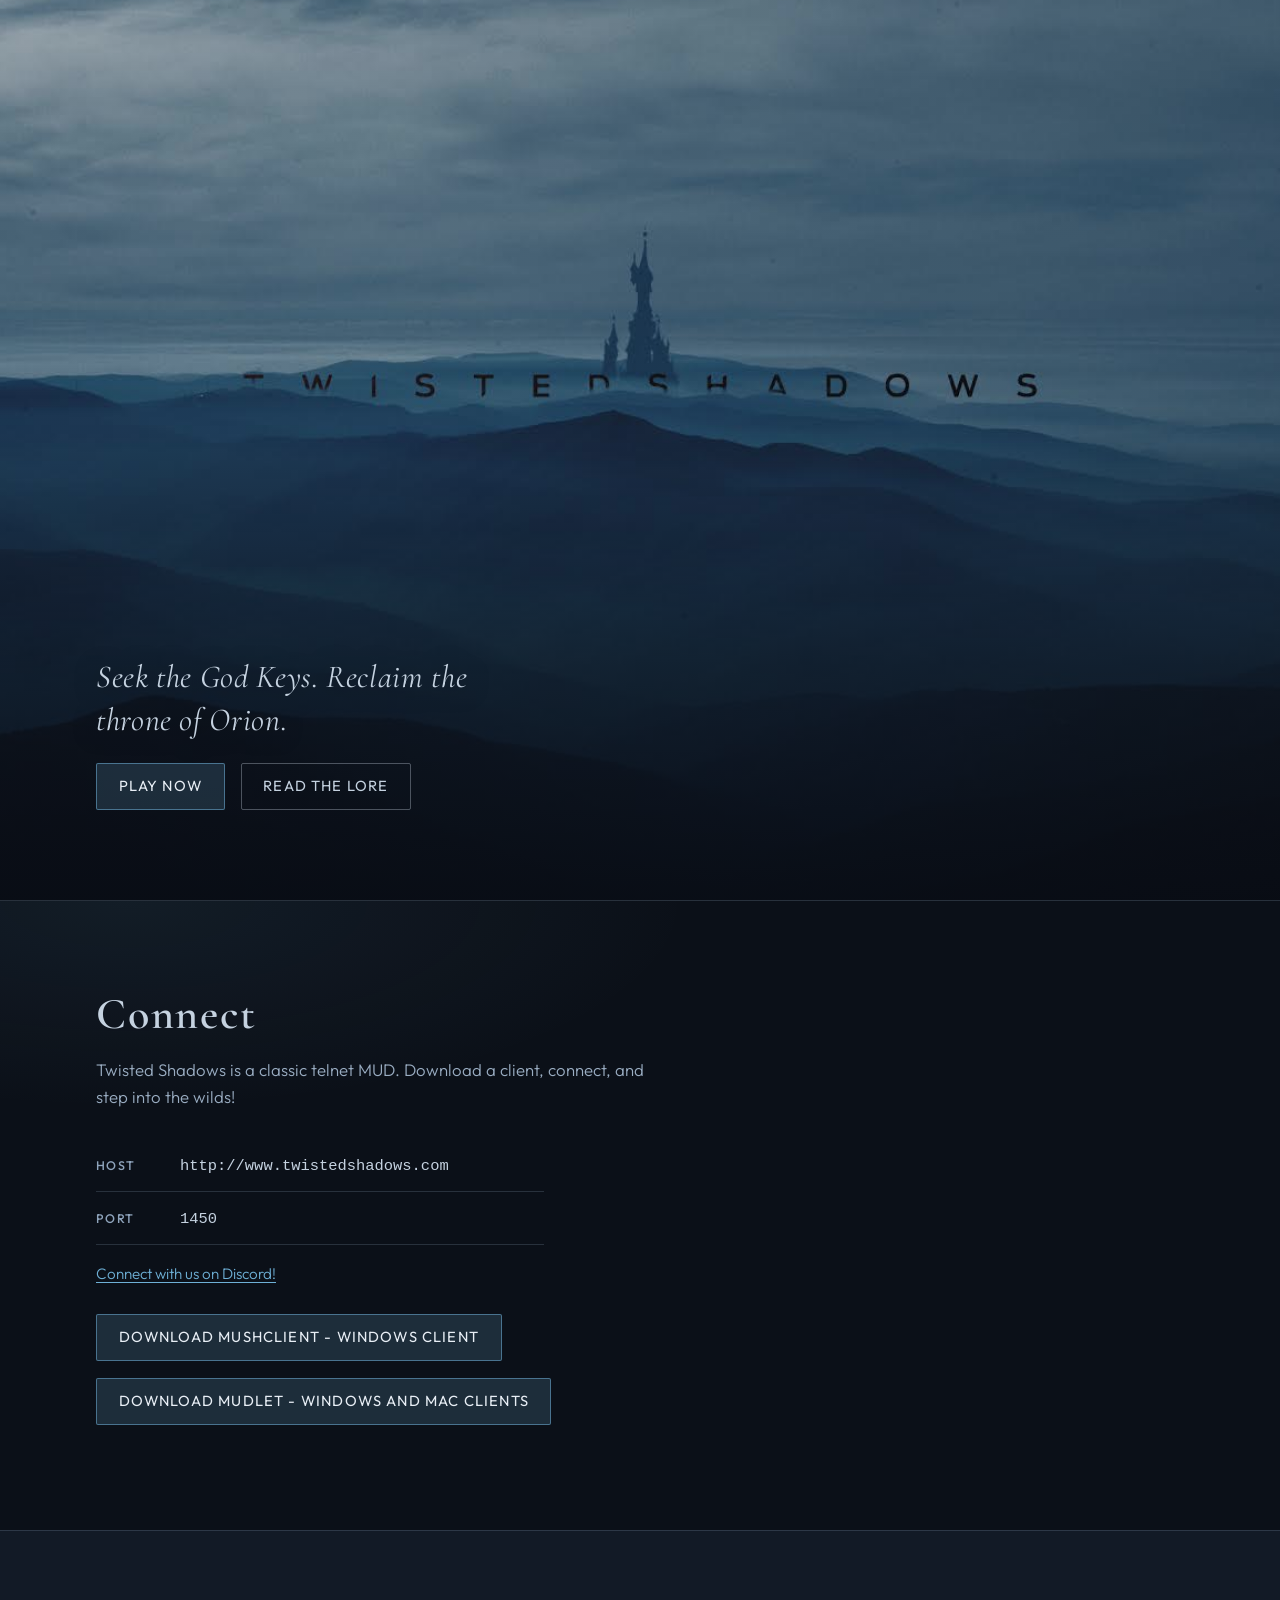
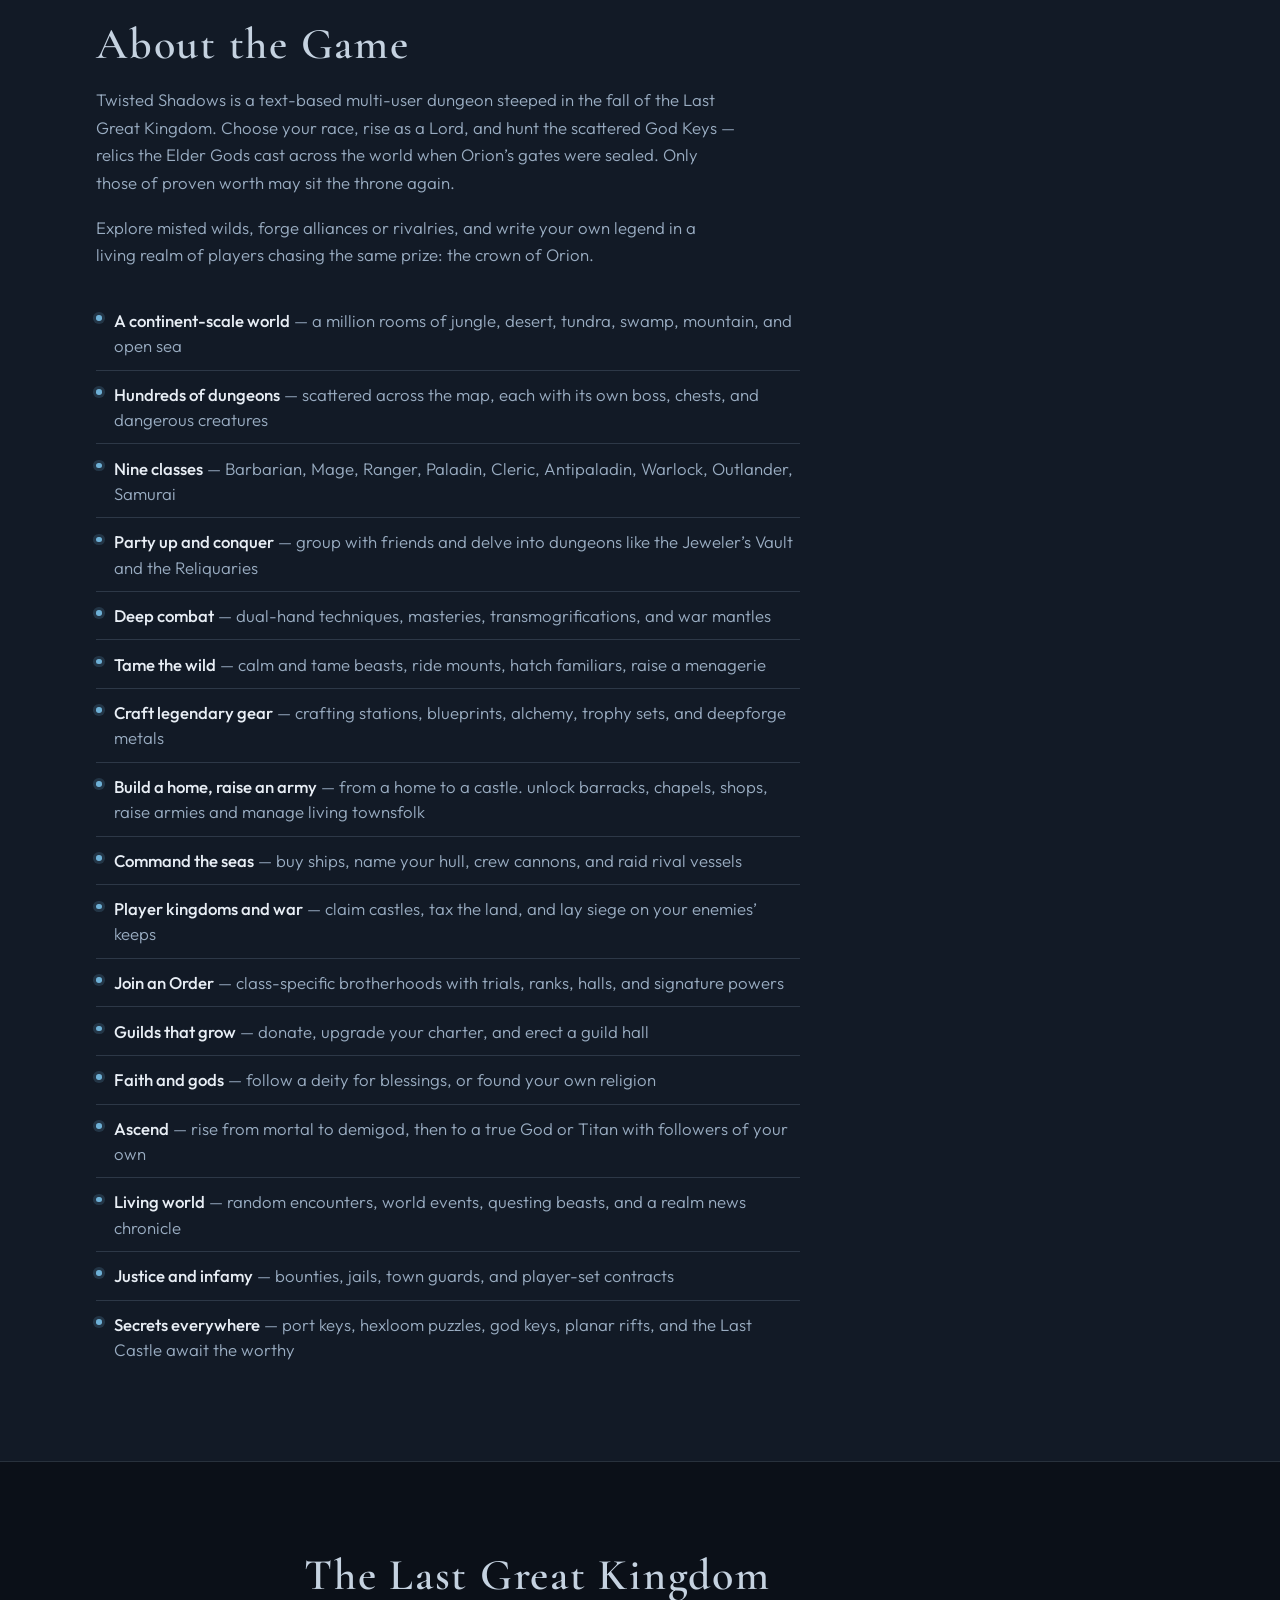
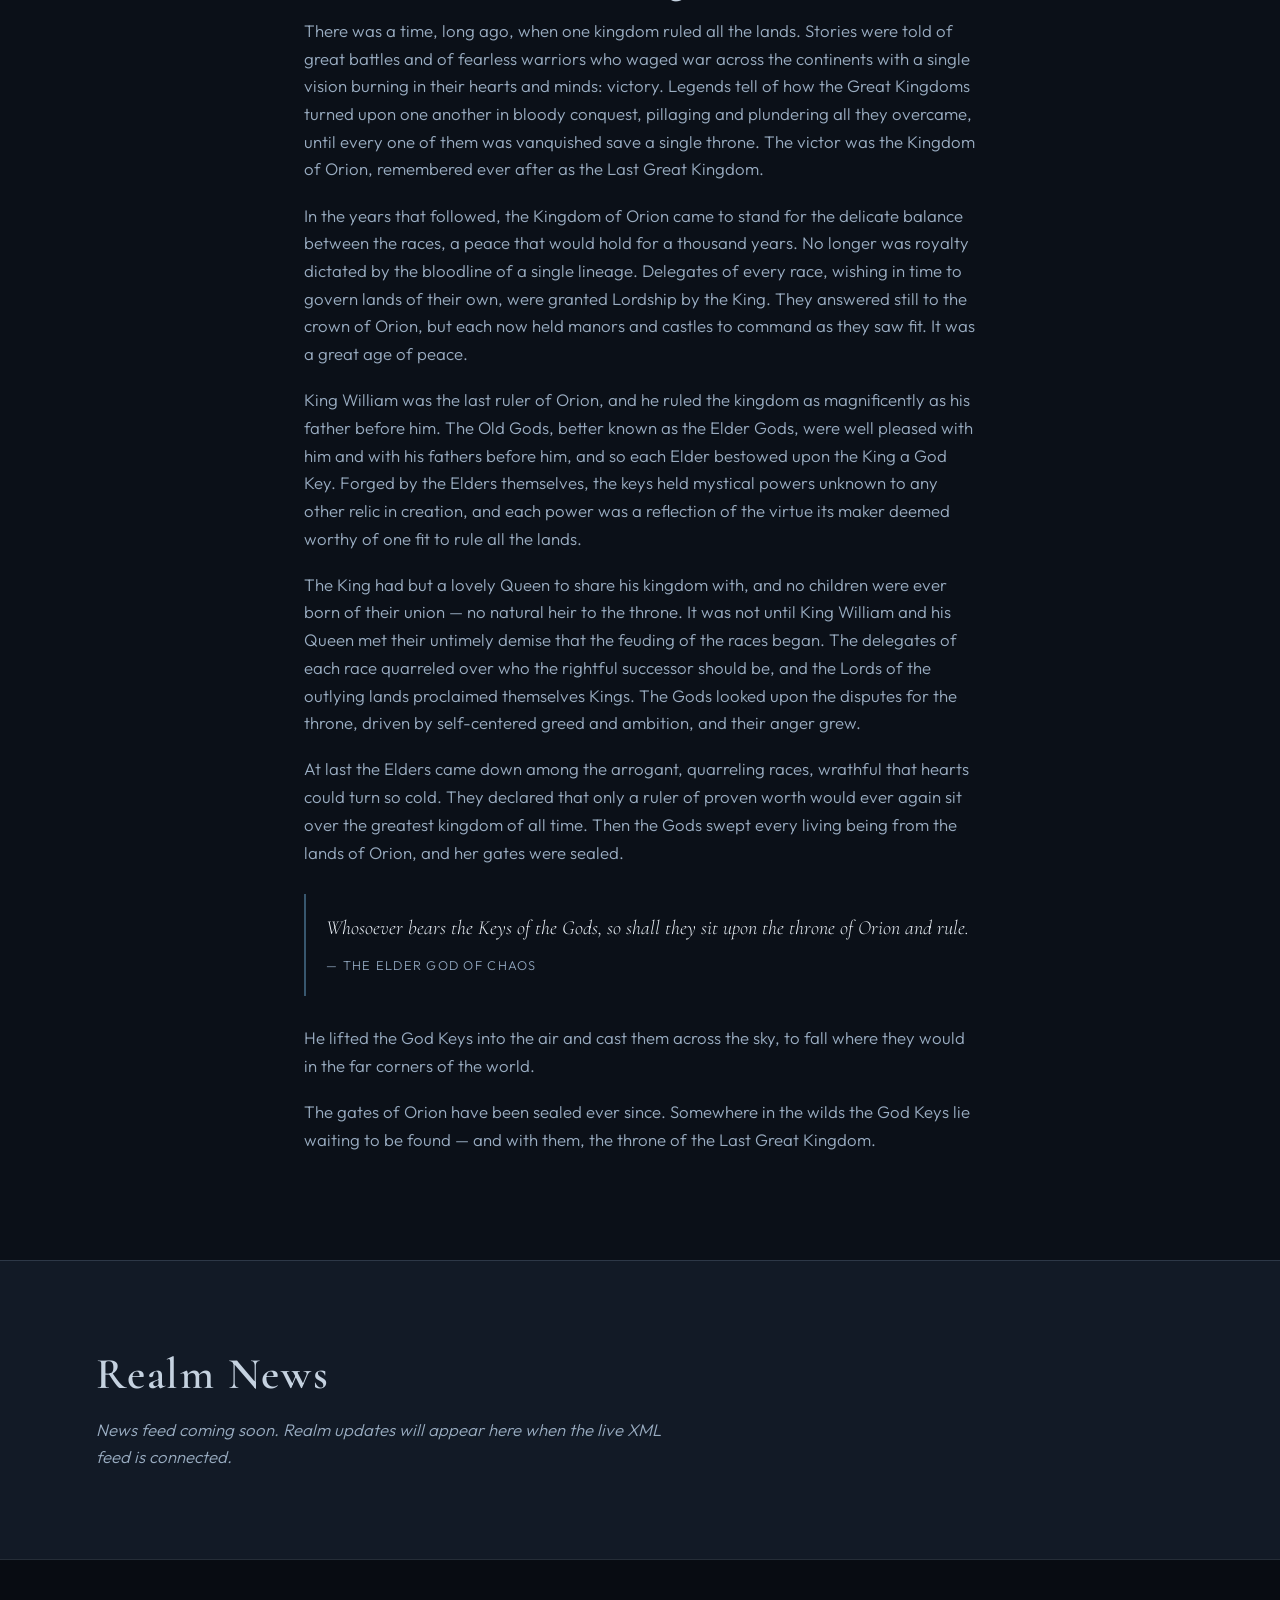
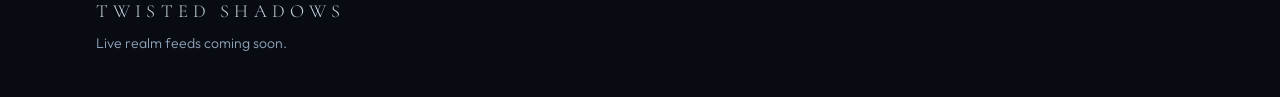
==== commit 6480fadb: "more content" ====
--- a/index.html
+++ b/index.html
@@ -71,8 +71,8 @@
           <li><strong>Party up and conquer</strong> — group with friends and delve into dungeons like the Jeweler’s Vault and the Reliquaries</li>
           <li><strong>Deep combat</strong> — dual-hand techniques, masteries, transmogrifications, and war mantles</li>
           <li><strong>Tame the wild</strong> — calm and tame beasts, ride mounts, hatch familiars, raise a menagerie</li>
-          <li><strong>Craft legends</strong> — hundreds of recipes, trophy gear sets, and named weapons and armor</li>
-          <li><strong>Build a home, raise an army</strong> — manors to castles, barracks full of soldiers, garrisons, and siege</li>
+          <li><strong>Craft legendary gear</strong> — crafting stations, blueprints, alchemy, trophy sets, and deepforge metals</li>
+          <li><strong>Build a home, raise an army</strong> — from a home to a castle. unlock barracks, chapels, shops, raise armies and manage living townsfolk</li>
           <li><strong>Command the seas</strong> — buy ships, name your hull, crew cannons, and raid rival vessels</li>
           <li><strong>Player kingdoms and war</strong> — claim castles, tax the land, and lay siege on your enemies’ keeps</li>
           <li><strong>Join an Order</strong> — class-specific brotherhoods with trials, ranks, halls, and signature powers</li>
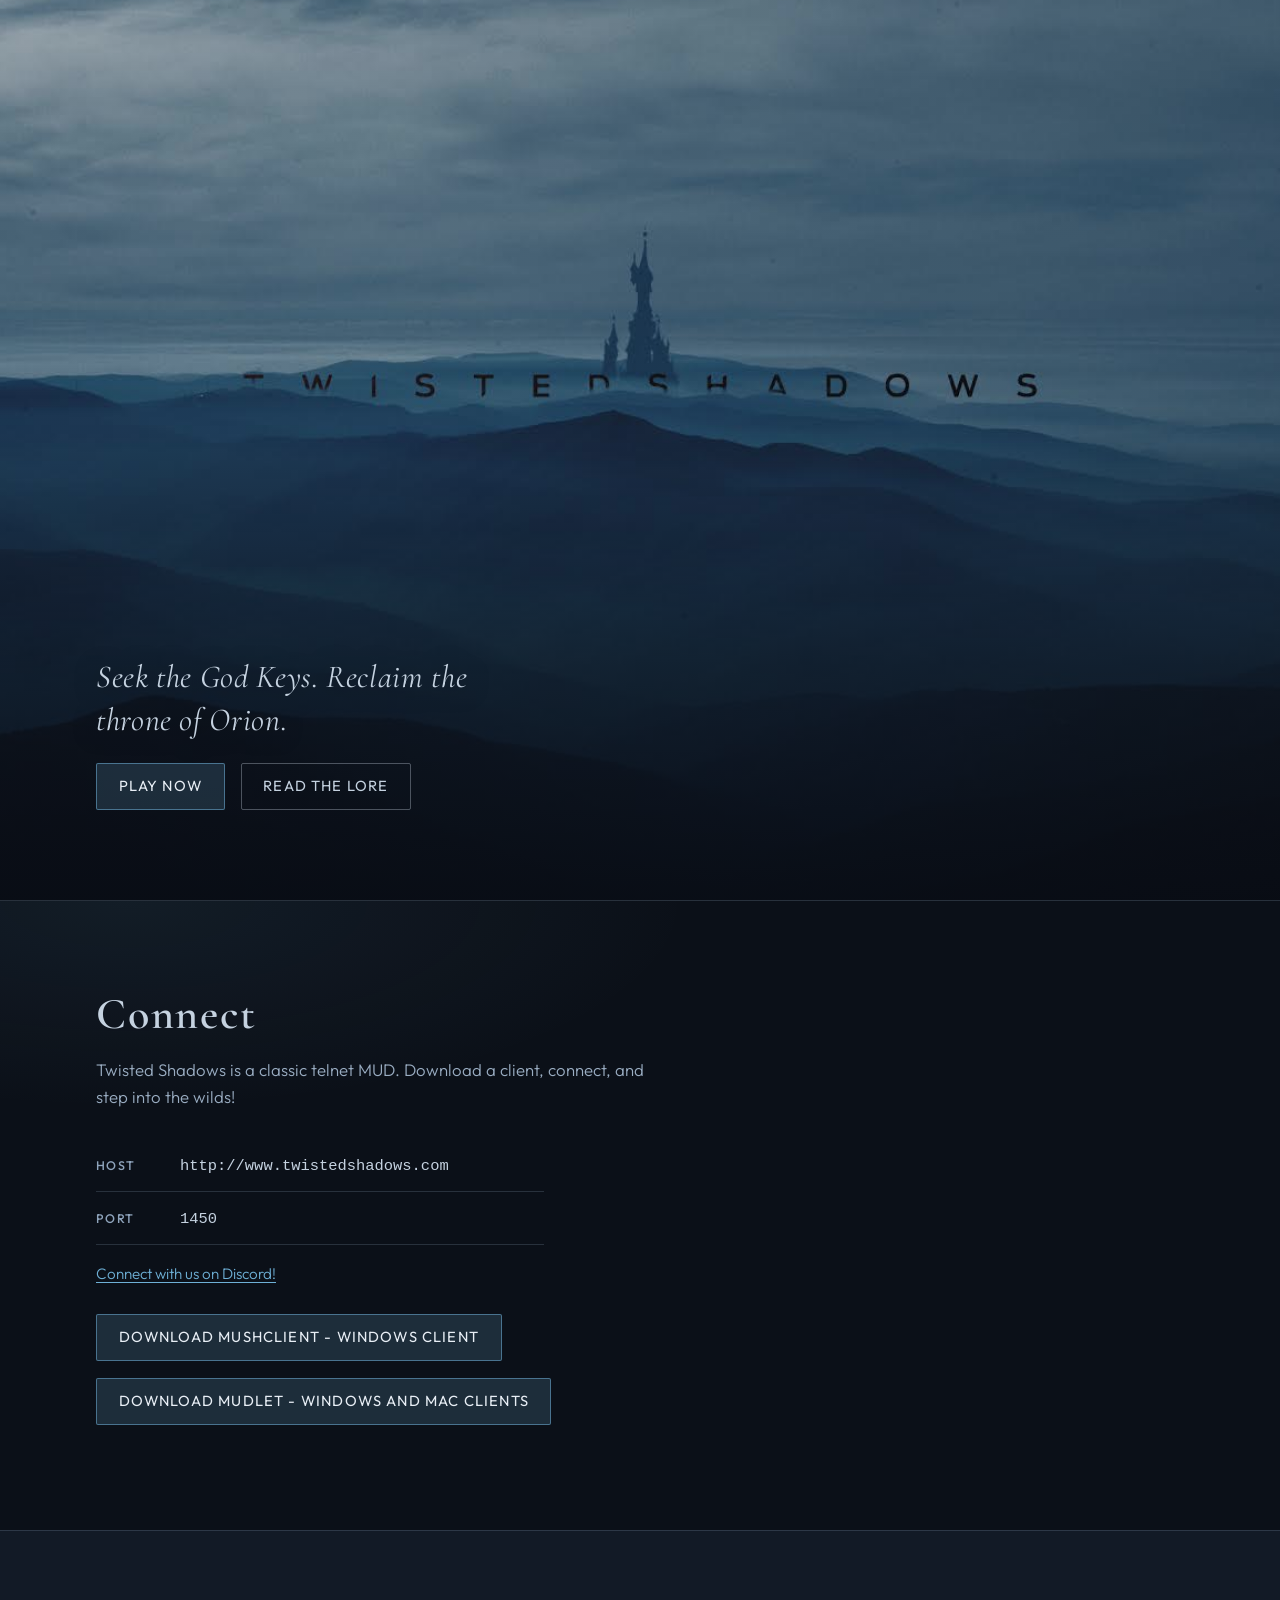
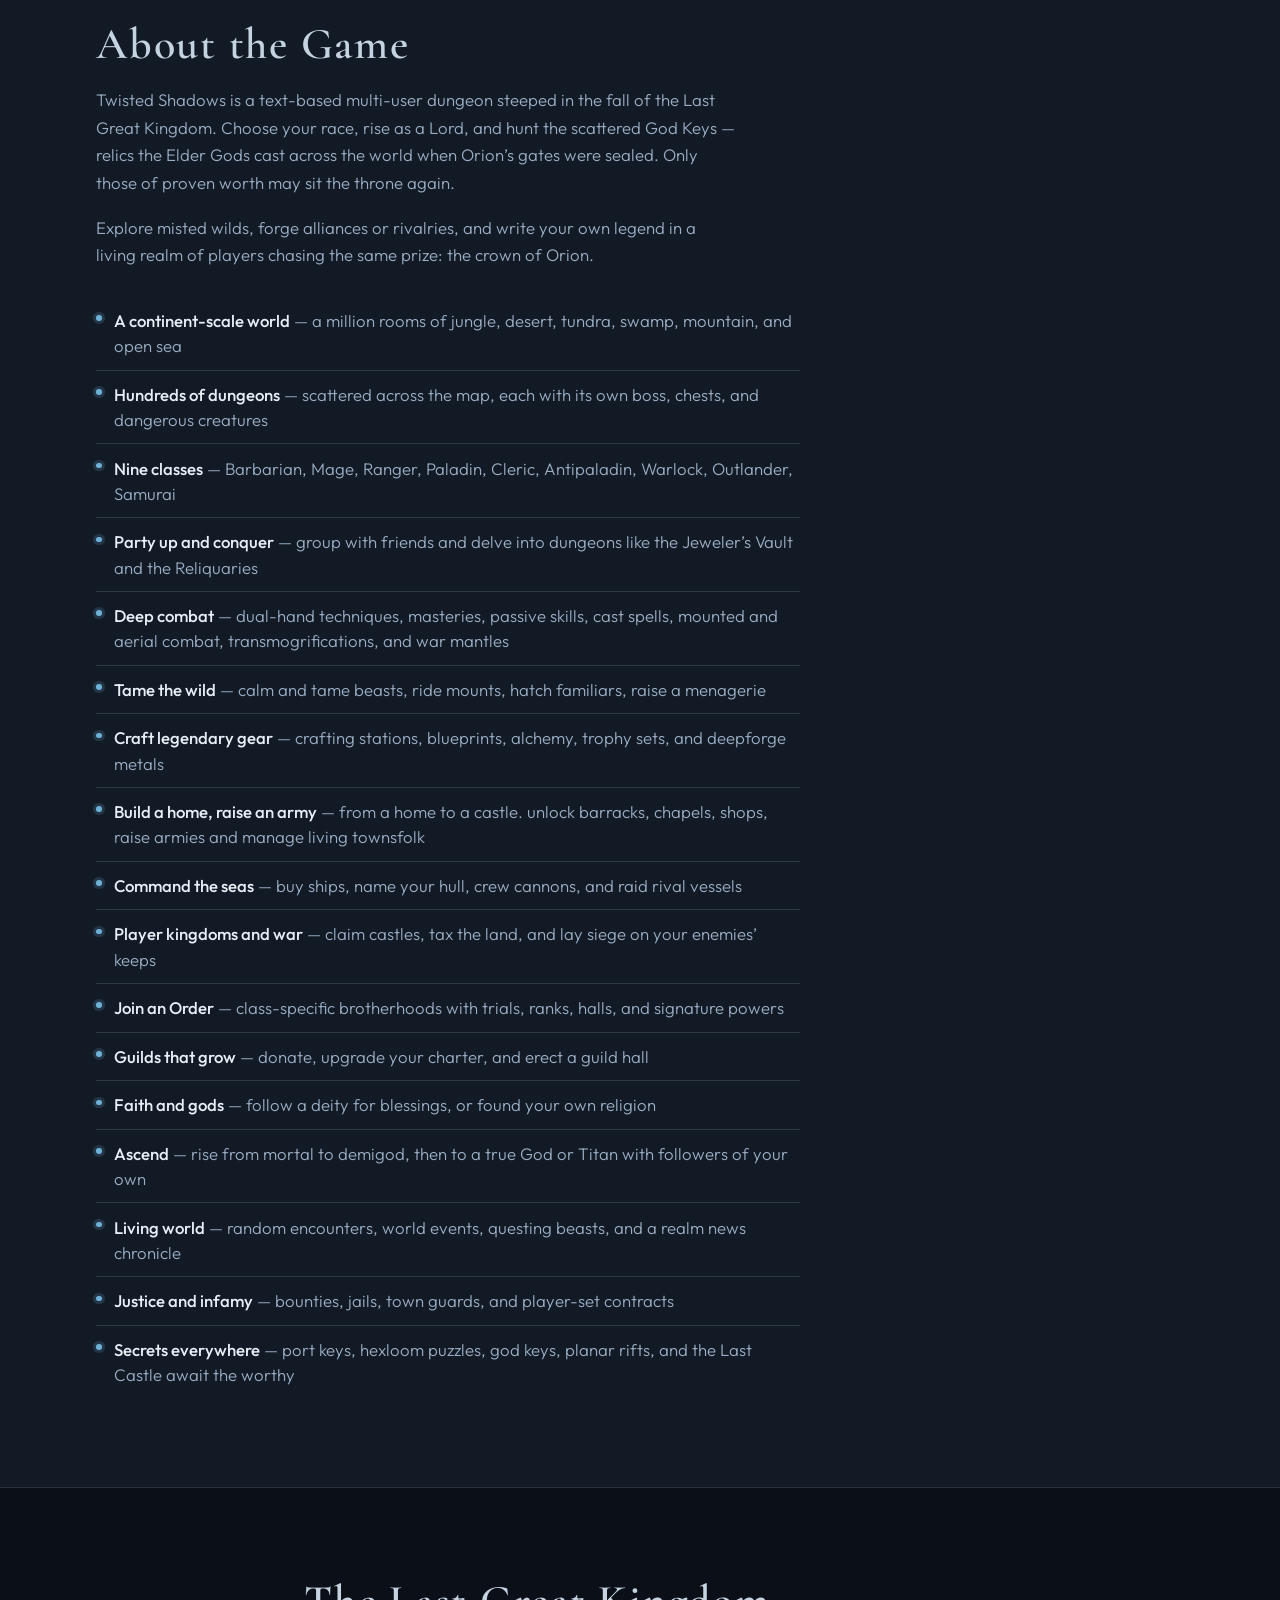
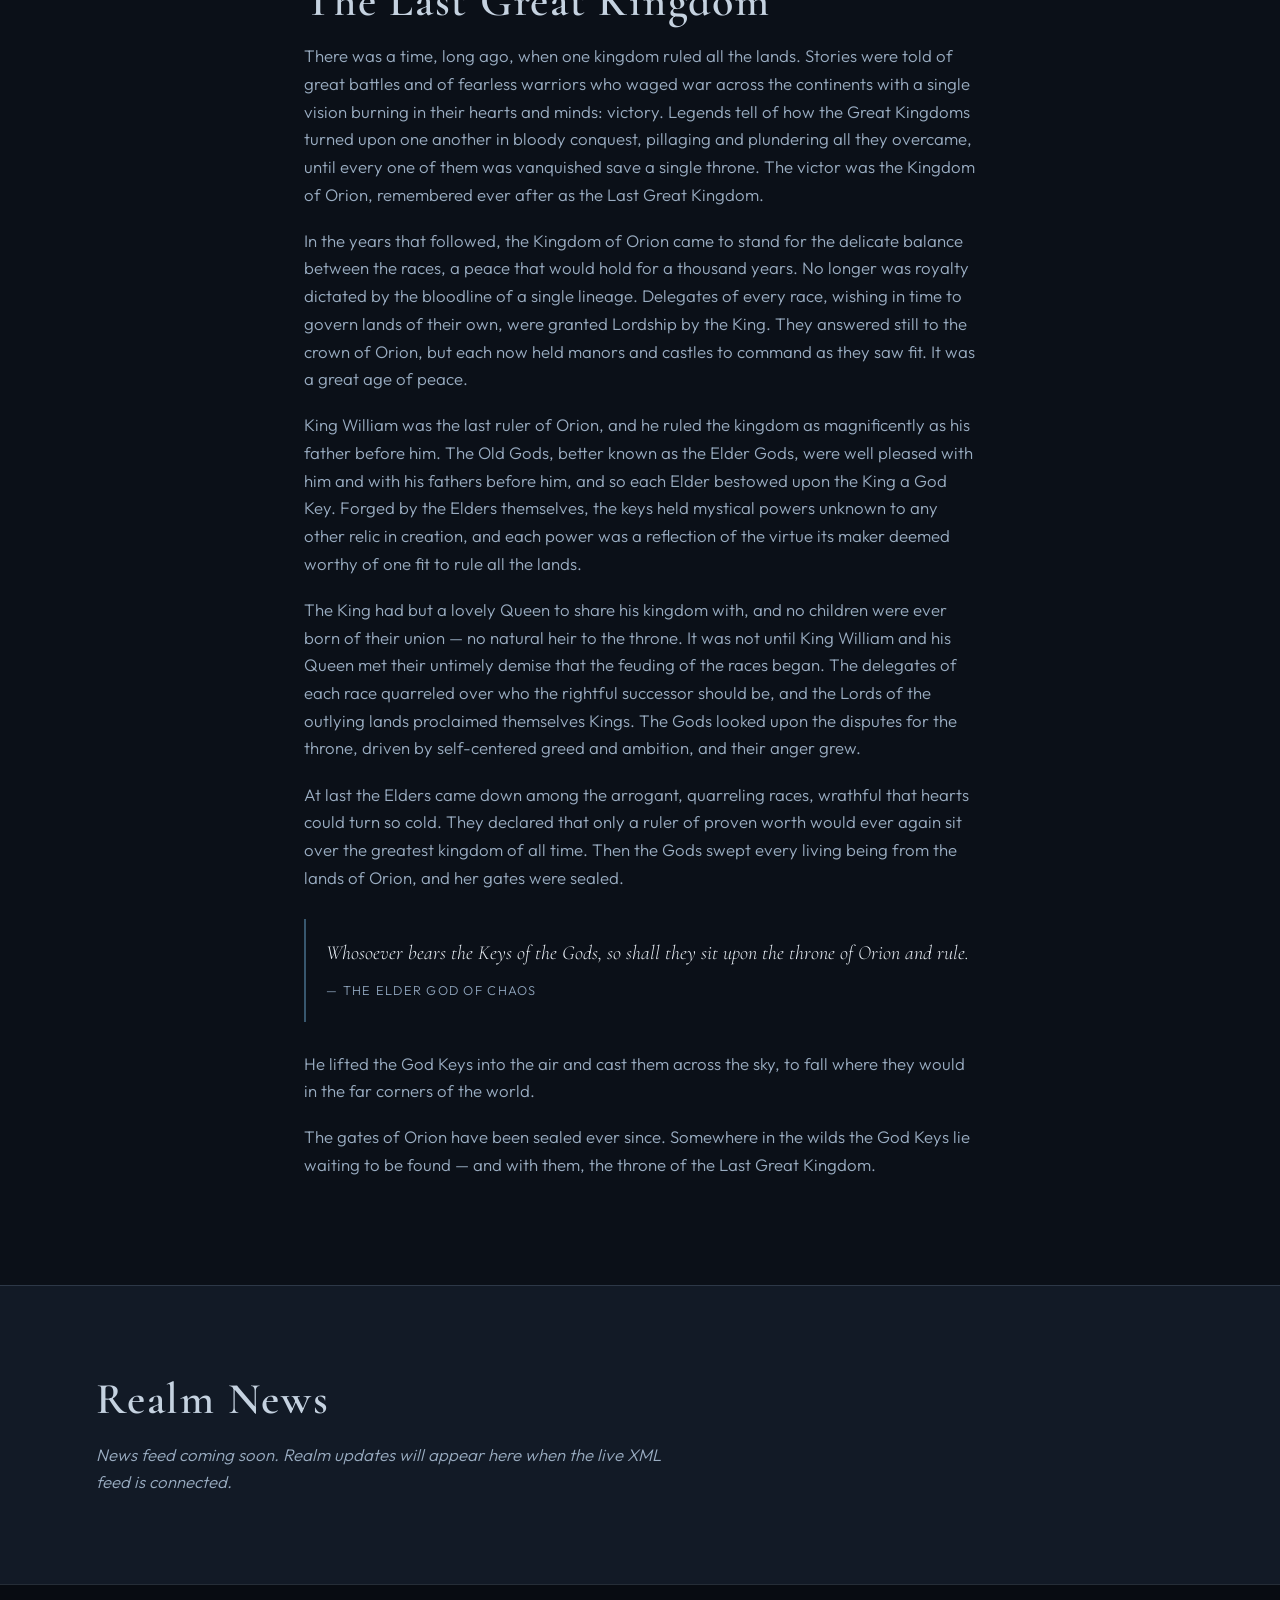
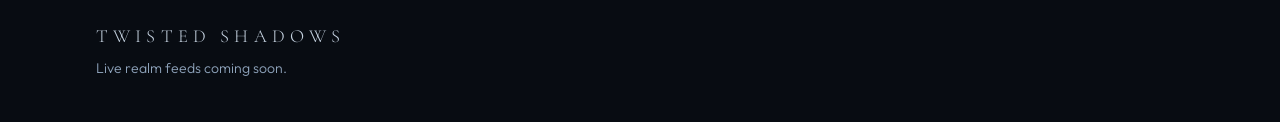
==== commit 2b07e240: "more content" ====
--- a/index.html
+++ b/index.html
@@ -69,7 +69,7 @@
           <li><strong>Hundreds of dungeons</strong> — scattered across the map, each with its own boss, chests, and dangerous creatures</li>
           <li><strong>Nine classes</strong> — Barbarian, Mage, Ranger, Paladin, Cleric, Antipaladin, Warlock, Outlander, Samurai</li>
           <li><strong>Party up and conquer</strong> — group with friends and delve into dungeons like the Jeweler’s Vault and the Reliquaries</li>
-          <li><strong>Deep combat</strong> — dual-hand techniques, masteries, transmogrifications, and war mantles</li>
+          <li><strong>Deep combat</strong> — dual-hand techniques, masteries, passive skills, cast spells, mounted and aerial combat, transmogrifications, and war mantles</li>
           <li><strong>Tame the wild</strong> — calm and tame beasts, ride mounts, hatch familiars, raise a menagerie</li>
           <li><strong>Craft legendary gear</strong> — crafting stations, blueprints, alchemy, trophy sets, and deepforge metals</li>
           <li><strong>Build a home, raise an army</strong> — from a home to a castle. unlock barracks, chapels, shops, raise armies and manage living townsfolk</li>
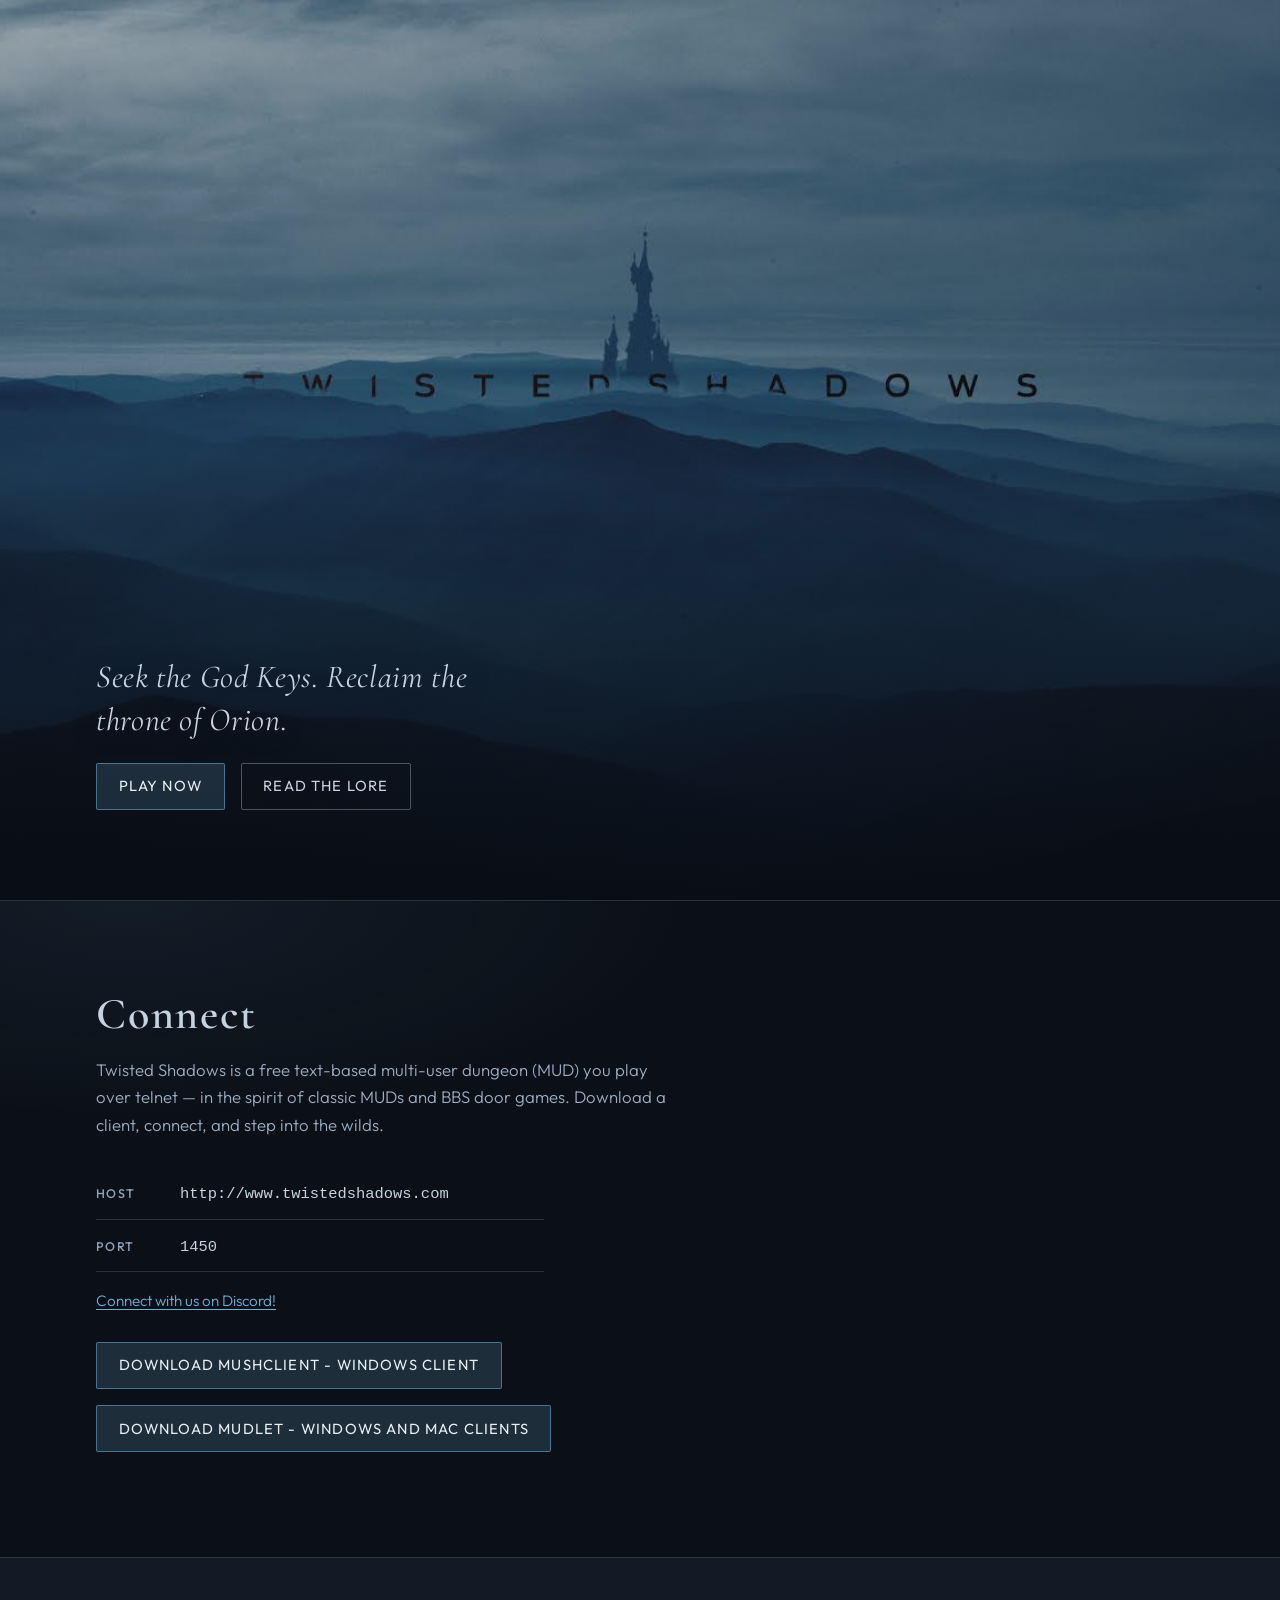
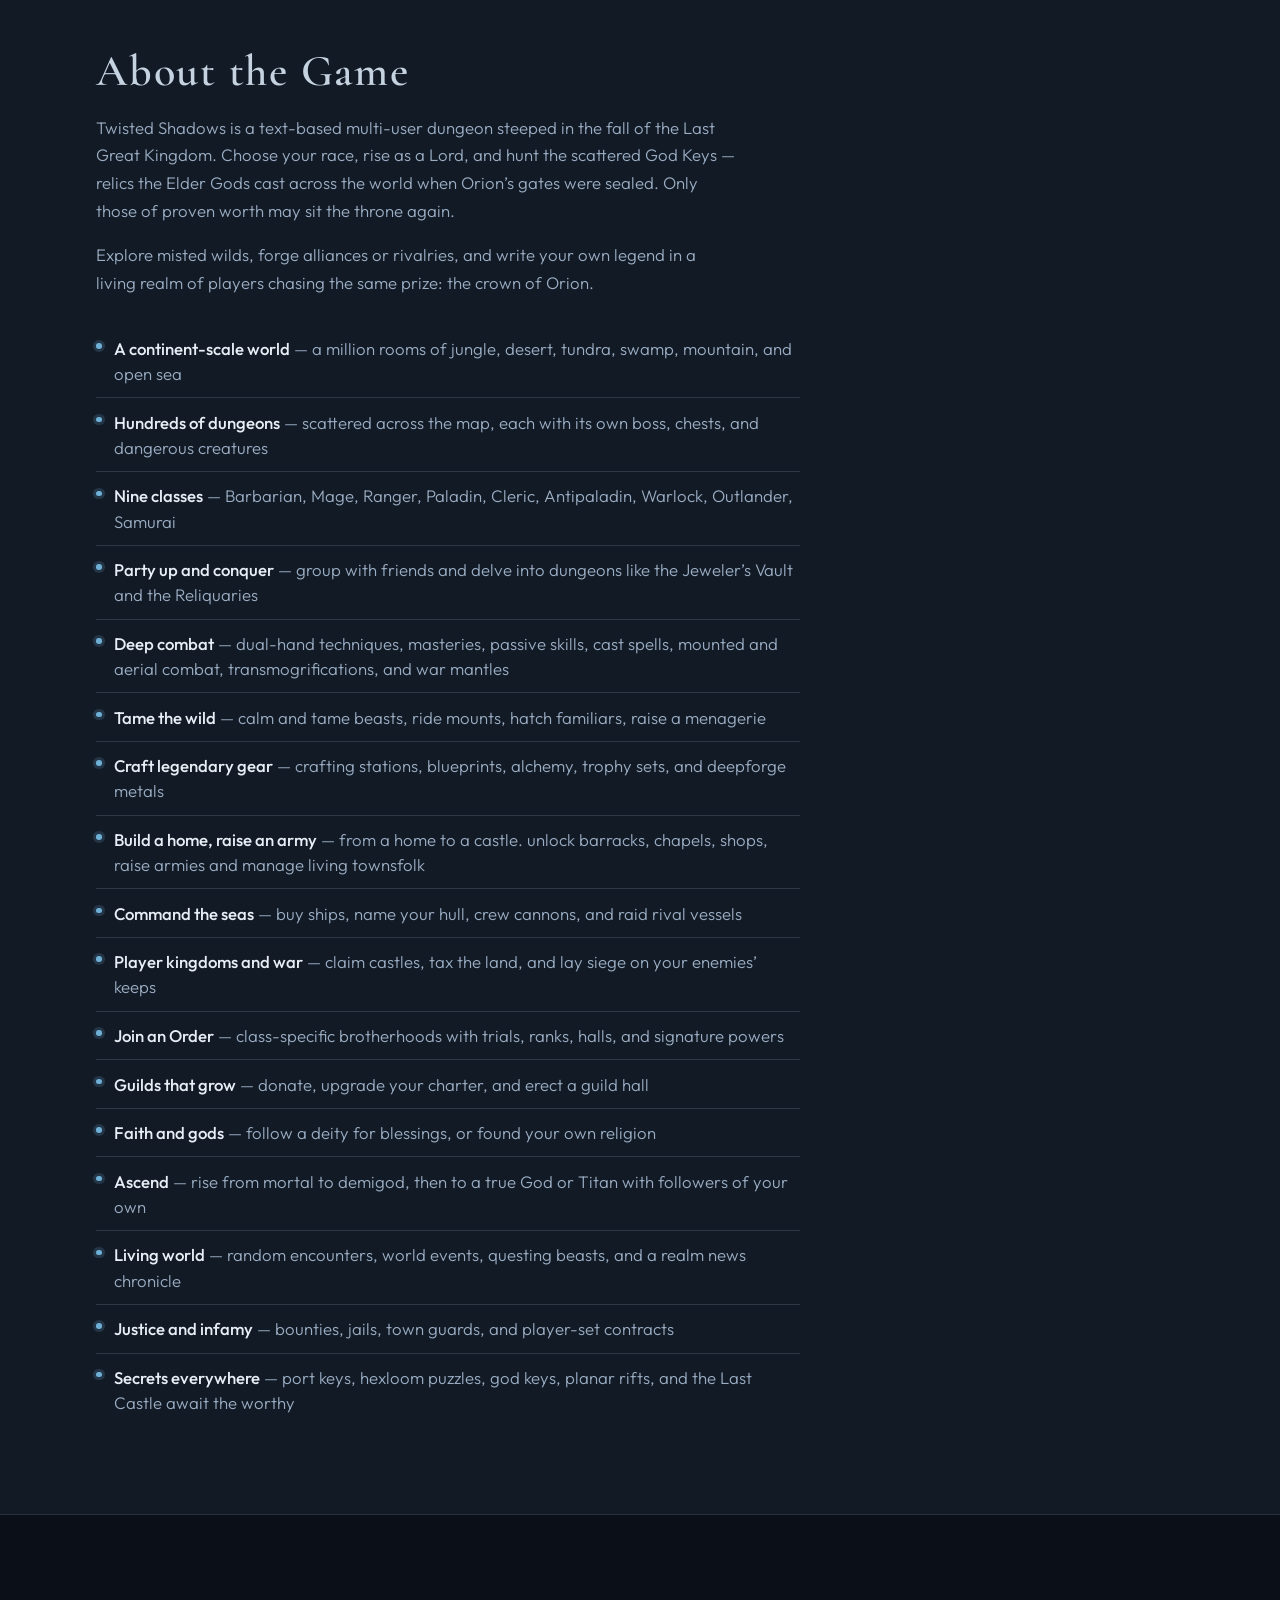
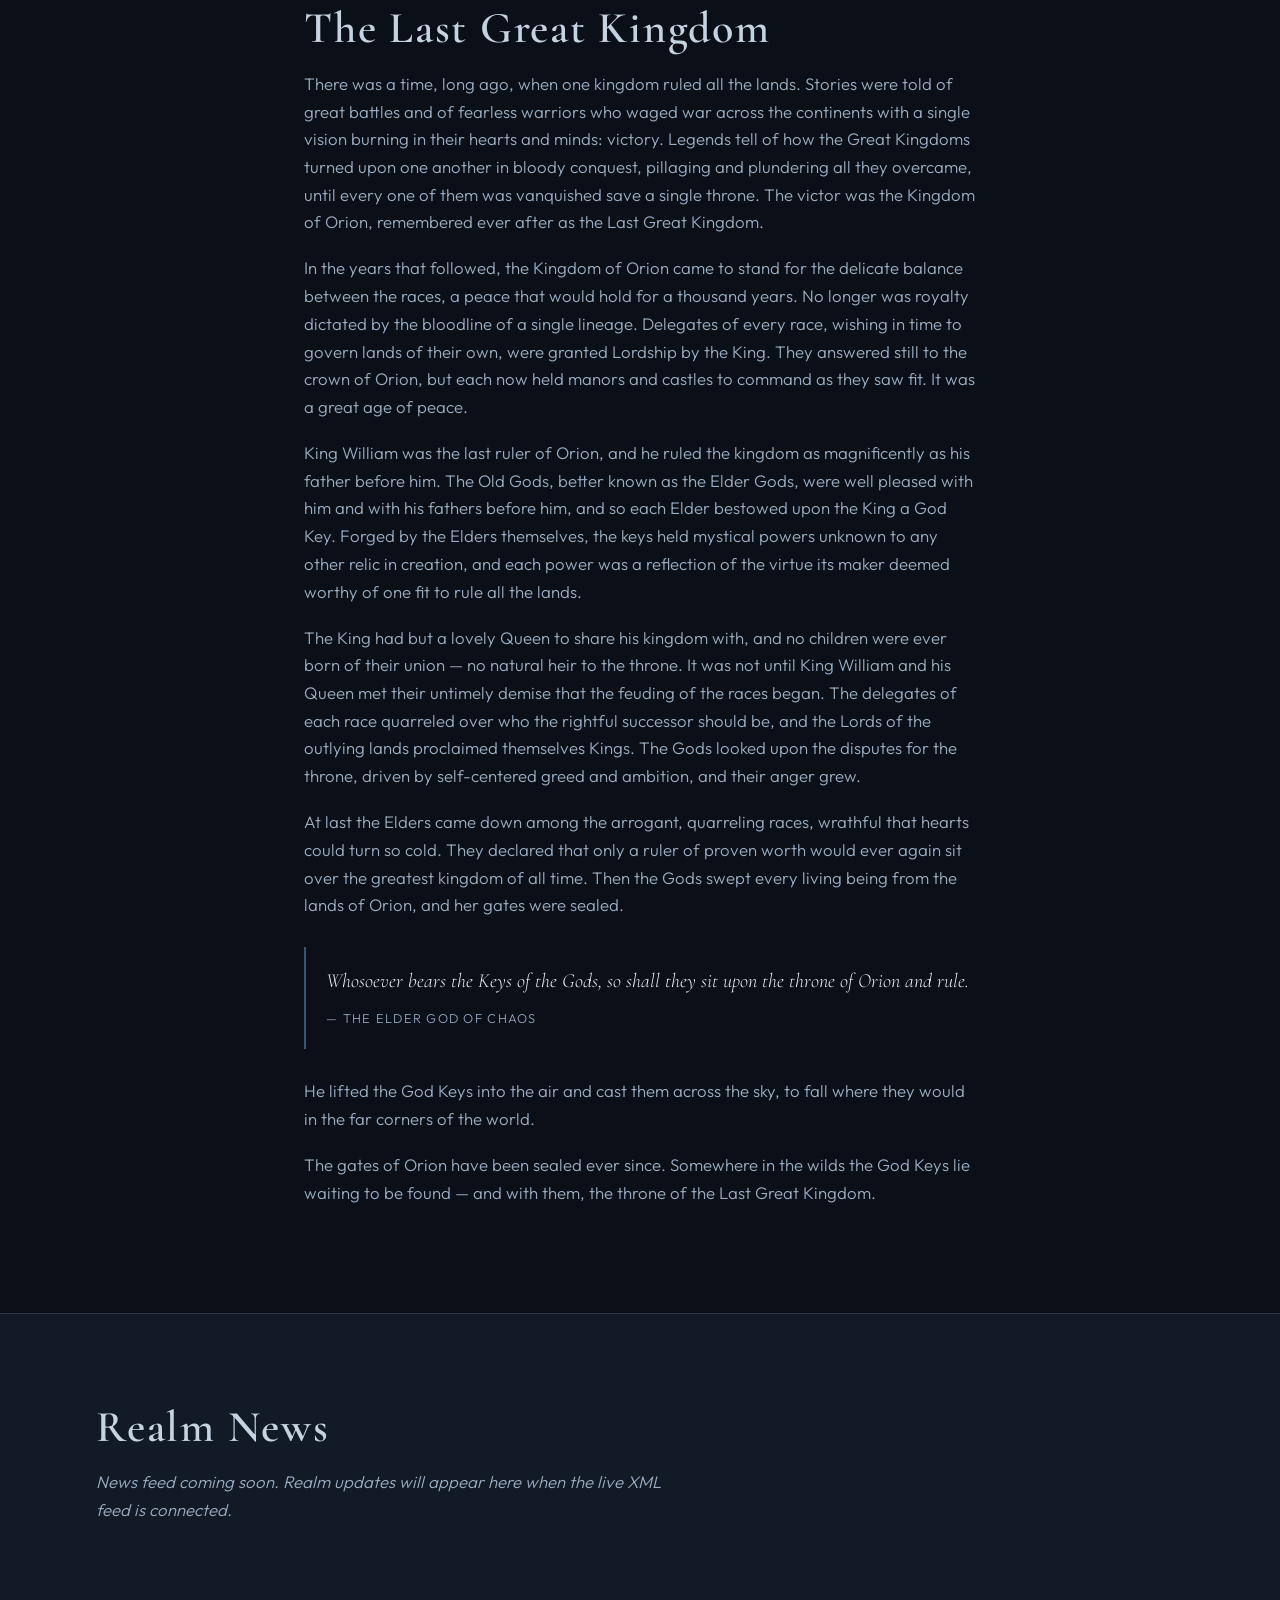
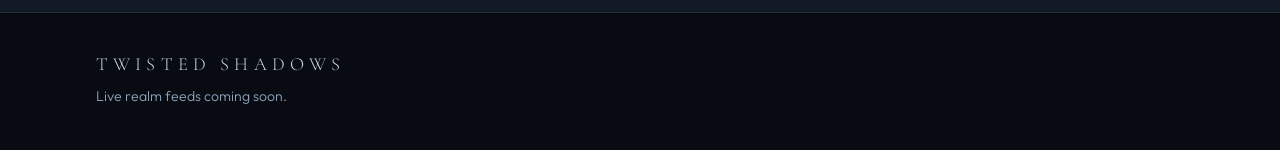
==== commit aed2e73a: "indexing" ====
--- a/index.html
+++ b/index.html
@@ -3,8 +3,43 @@
 <head>
   <meta charset="utf-8">
   <meta name="viewport" content="width=device-width, initial-scale=1">
-  <title>Twisted Shadows — The Last Great Kingdom</title>
-  <meta name="description" content="Twisted Shadows is a classic text MUD. Seek the God Keys, restore the throne of Orion, and claim the Last Great Kingdom.">
+  <title>Twisted Shadows — Free Text MUD | Multi-User Dungeon &amp; Online RPG</title>
+  <meta name="description" content="Play Twisted Shadows, a free text-based multi-user dungeon (MUD). Explore a million-room world, dungeons, ships, kingdoms, and classic telnet / MUSHclient gameplay. Inspired by BBS door games and traditional MUDs.">
+  <meta name="keywords" content="MUD, multi-user dungeon, text based game, telnet MUD, BBS door game, MUSHclient, online RPG, Twisted Shadows">
+  <link rel="canonical" href="http://www.twistedshadows.com/">
+
+  <meta property="og:type" content="website">
+  <meta property="og:url" content="http://www.twistedshadows.com/">
+  <meta property="og:title" content="Twisted Shadows — Free Text MUD">
+  <meta property="og:description" content="A classic multi-user dungeon: million-room world, dungeons, classes, kingdoms, and telnet play.">
+  <meta property="og:image" content="http://www.twistedshadows.com/assets/hero.png">
+  <meta property="og:site_name" content="Twisted Shadows">
+
+  <meta name="twitter:card" content="summary_large_image">
+  <meta name="twitter:title" content="Twisted Shadows — Free Text MUD">
+  <meta name="twitter:description" content="Play a free text-based multi-user dungeon online with MUSHclient or any telnet client.">
+  <meta name="twitter:image" content="http://www.twistedshadows.com/assets/hero.png">
+
+  <script type="application/ld+json">
+  {
+    "@context": "https://schema.org",
+    "@type": "VideoGame",
+    "name": "Twisted Shadows",
+    "url": "http://www.twistedshadows.com/",
+    "description": "A free text-based multi-user dungeon (MUD) with a continent-scale world, classes, kingdoms, and classic telnet gameplay.",
+    "genre": ["MUD", "MMORPG", "Role-playing", "Text adventure"],
+    "gamePlatform": ["Telnet", "MUSHclient", "Mudlet", "Windows", "macOS"],
+    "applicationCategory": "Game",
+    "operatingSystem": "Any",
+    "offers": {
+      "@type": "Offer",
+      "price": "0",
+      "priceCurrency": "USD"
+    },
+    "image": "http://www.twistedshadows.com/assets/hero.png"
+  }
+  </script>
+
   <link rel="preconnect" href="https://fonts.googleapis.com">
   <link rel="preconnect" href="https://fonts.gstatic.com" crossorigin>
   <link href="https://fonts.googleapis.com/css2?family=Cormorant+Garamond:ital,wght@0,400;0,600;1,400&family=Outfit:wght@300;400;500&display=swap" rel="stylesheet">
@@ -15,6 +50,7 @@
     <div class="hero__media" role="img" aria-label="Misty mountain ranges and a distant castle under an overcast sky, with the title Twisted Shadows"></div>
     <div class="hero__veil" aria-hidden="true"></div>
     <div class="hero__content">
+      <h1 class="visually-hidden">Twisted Shadows — Free Text-Based Multi-User Dungeon (MUD)</h1>
       <p class="hero__tagline">Seek the God Keys. Reclaim the throne of Orion.</p>
       <div class="hero__actions">
         <a class="btn btn--primary" href="#play">Play Now</a>
@@ -28,7 +64,8 @@
       <div class="section__inner">
         <h2 class="section__title">Connect</h2>
         <p class="section__lead">
-          Twisted Shadows is a classic telnet MUD. Download a client, connect, and step into the wilds!
+          Twisted Shadows is a free text-based multi-user dungeon (MUD) you play over telnet —
+          in the spirit of classic MUDs and BBS door games. Download a client, connect, and step into the wilds.
         </p>
         <dl class="connect">
           <div class="connect__row">
--- a/styles.css
+++ b/styles.css
@@ -50,6 +50,18 @@
 
 a:hover {
   color: var(--mist);
+}
+
+.visually-hidden {
+  position: absolute;
+  width: 1px;
+  height: 1px;
+  padding: 0;
+  margin: -1px;
+  overflow: hidden;
+  clip: rect(0, 0, 0, 0);
+  white-space: nowrap;
+  border: 0;
 }
 
 code {
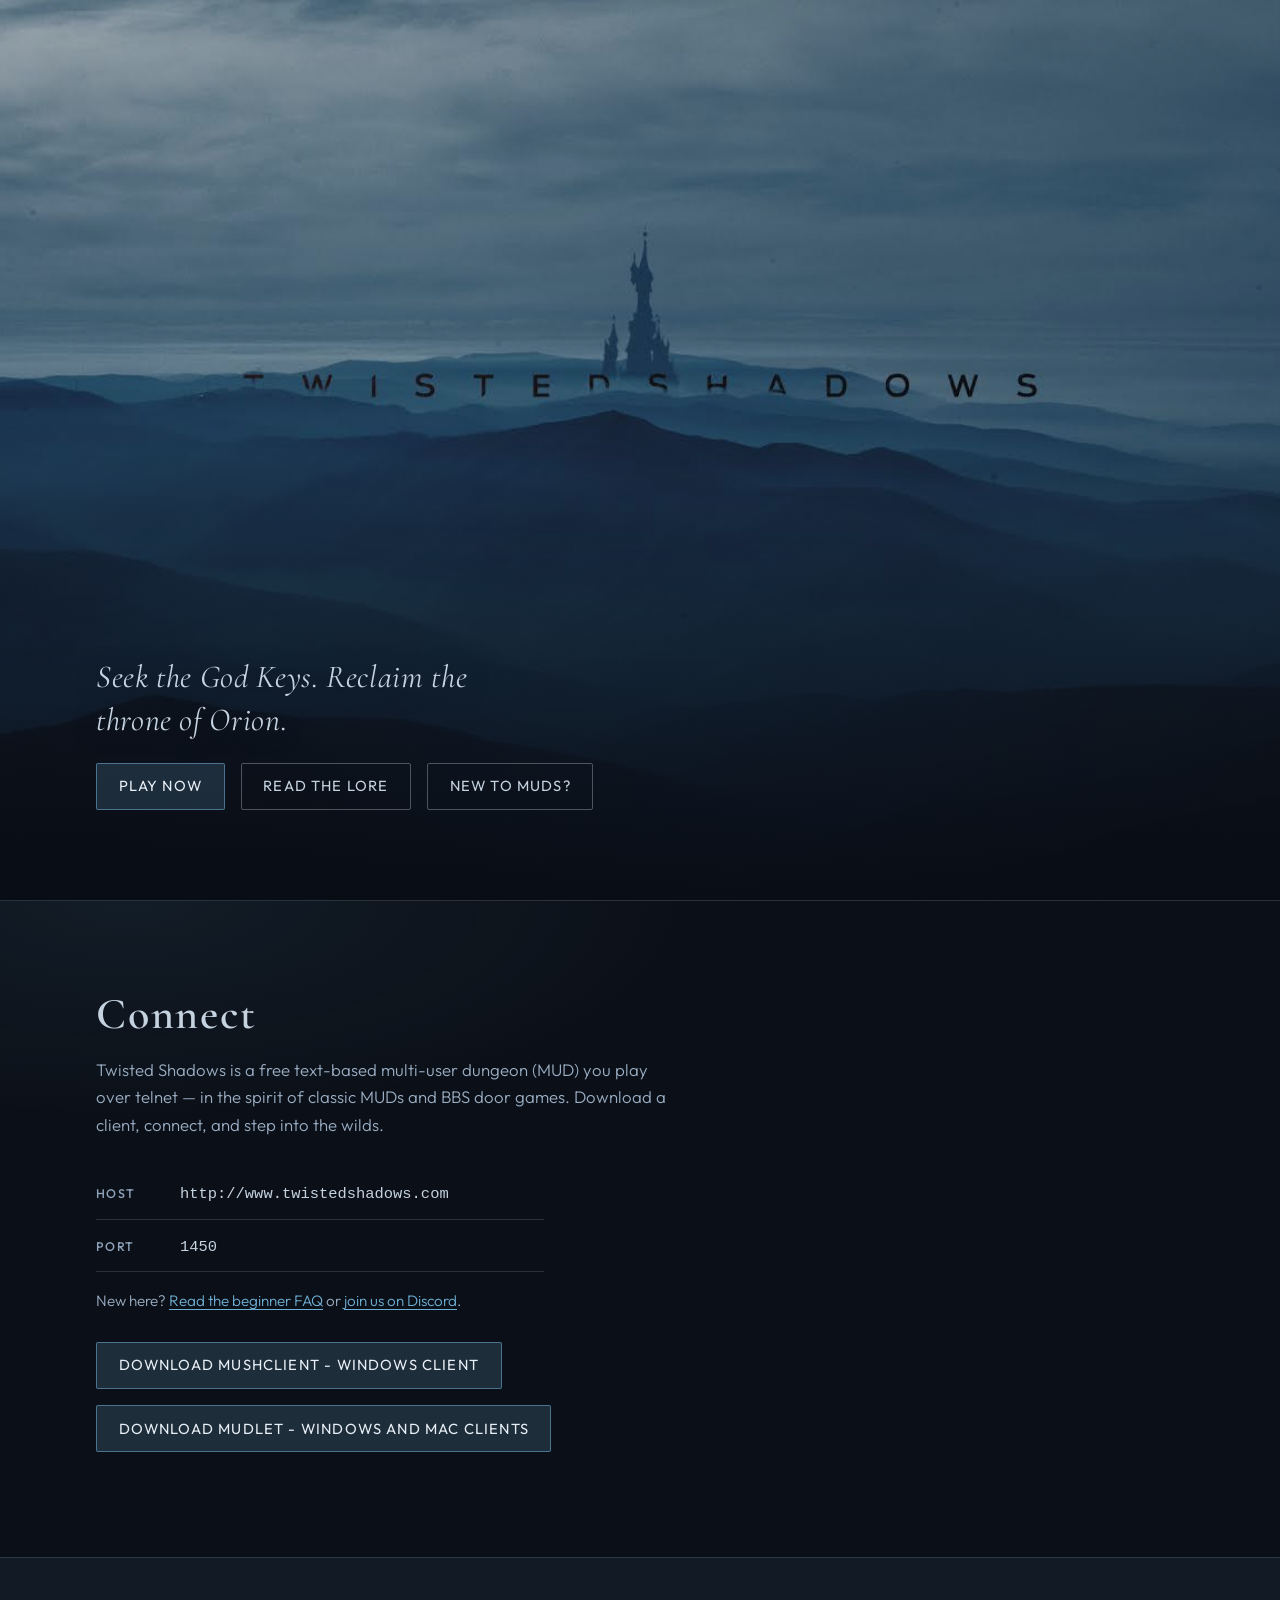
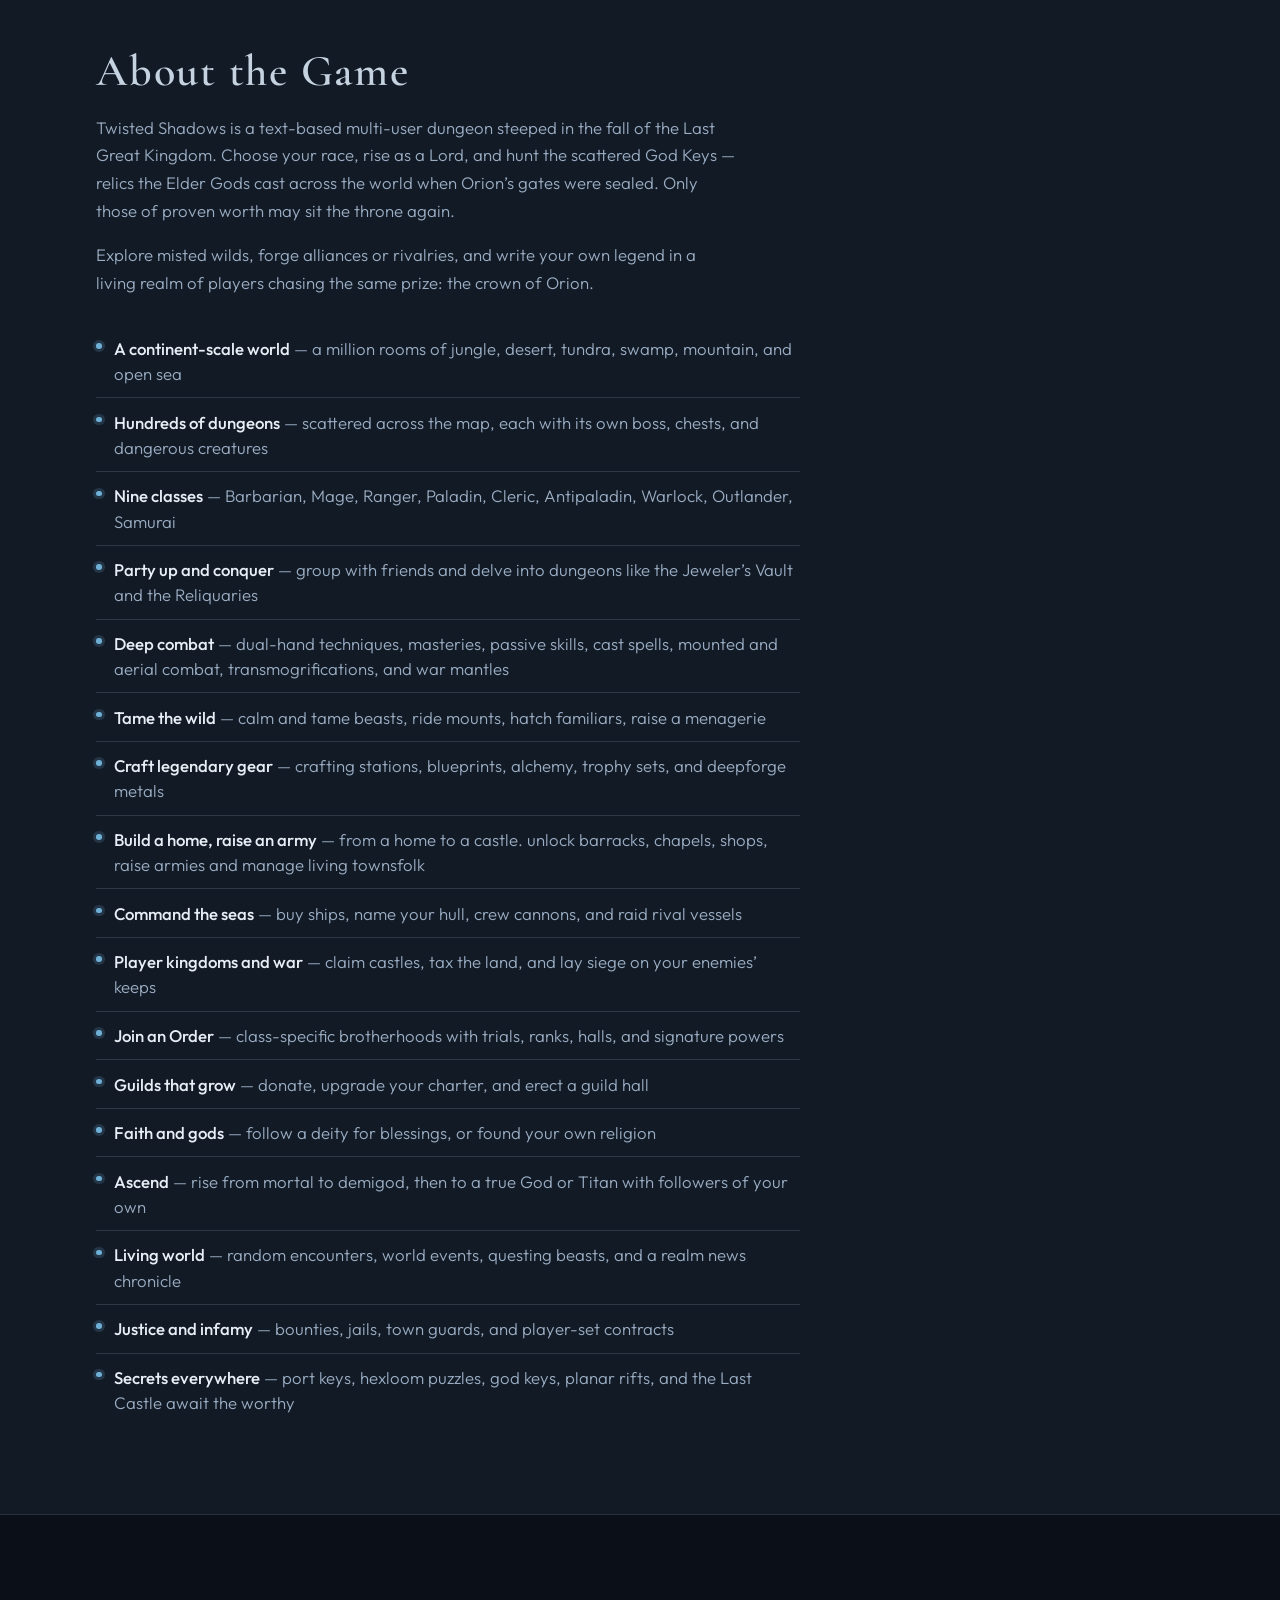
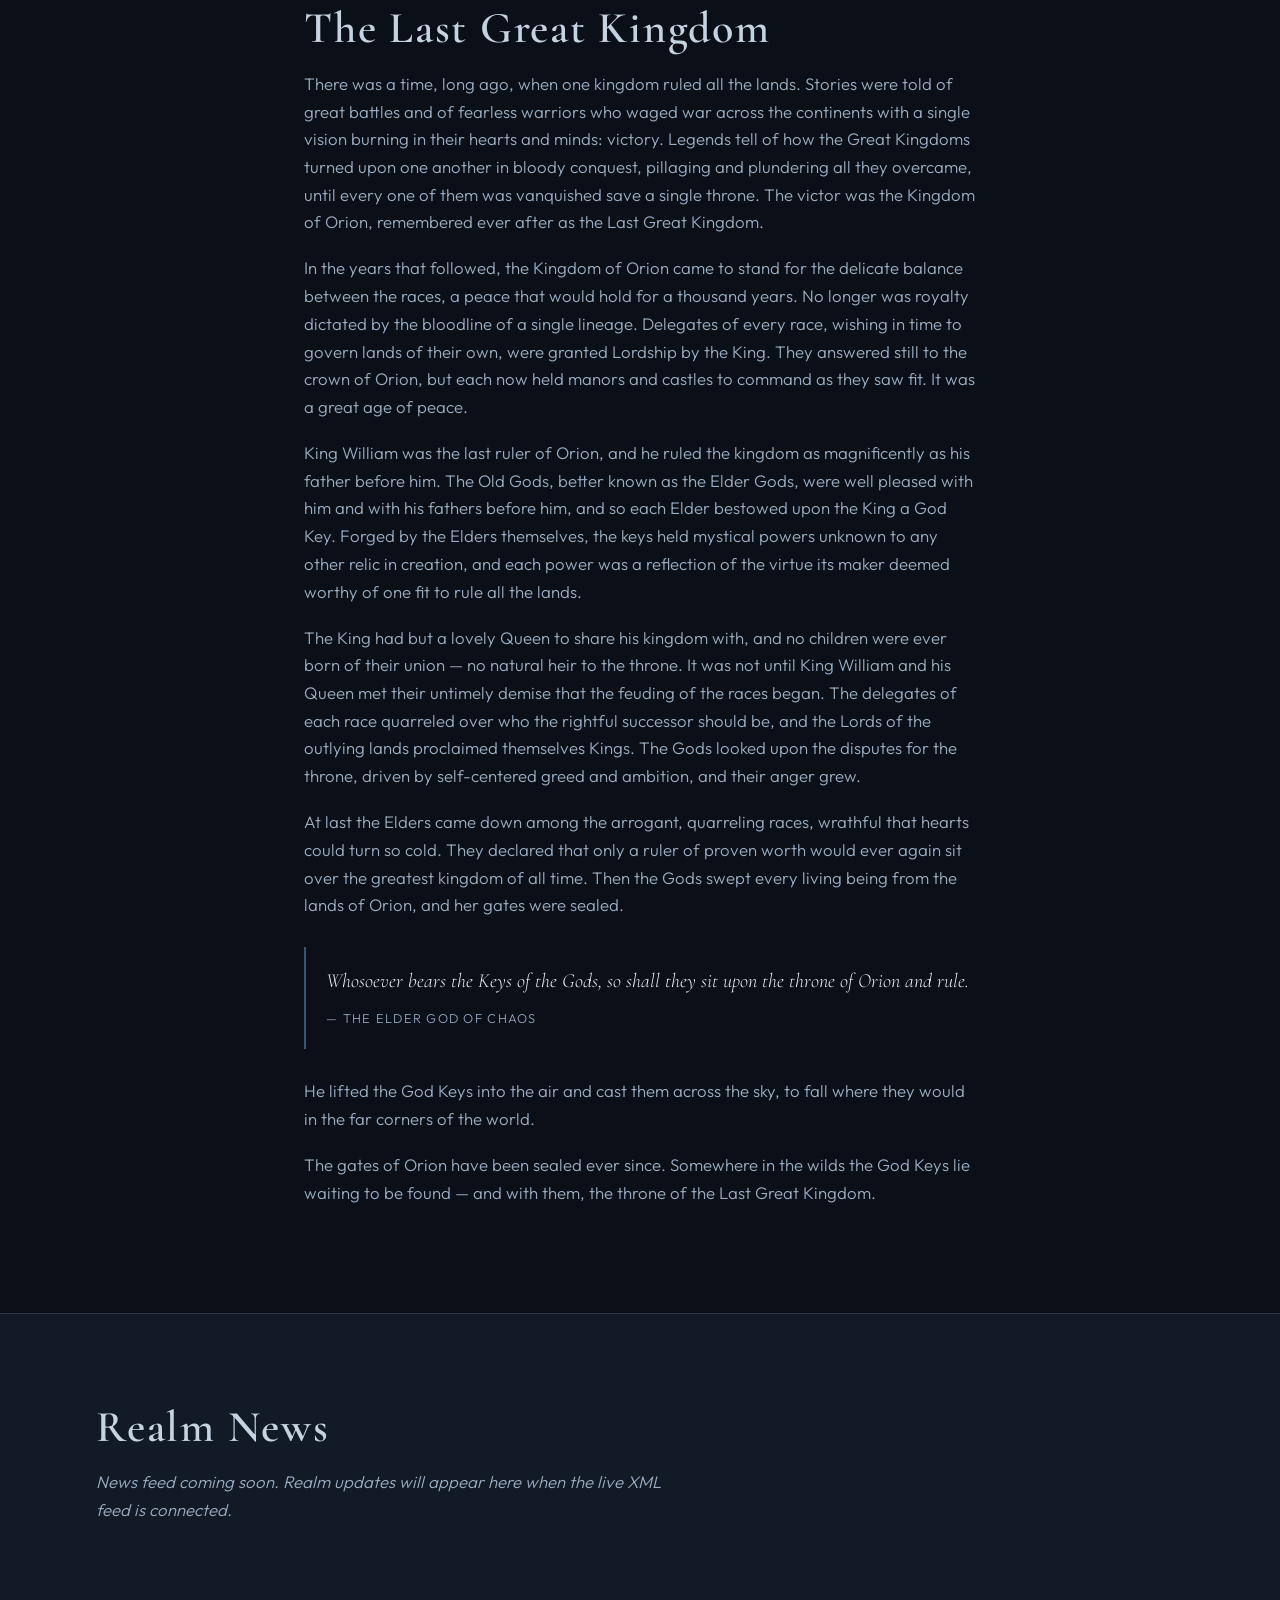
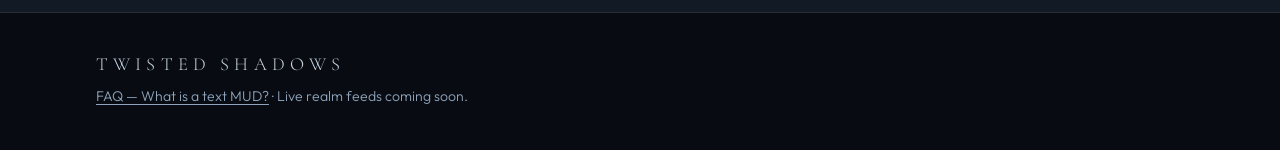
==== commit 981dc3d2: "faq" ====
--- a/index.html
+++ b/index.html
@@ -55,6 +55,7 @@
       <div class="hero__actions">
         <a class="btn btn--primary" href="#play">Play Now</a>
         <a class="btn btn--ghost" href="#story">Read the Lore</a>
+        <a class="btn btn--ghost" href="faq.html">New to MUDs?</a>
       </div>
     </div>
   </header>
@@ -78,7 +79,10 @@
           </div>
         </dl>
         <p class="connect__hint">
-          <a href="https://discord.gg/STW2Nj828S" target="_blank">Connect with us on Discord!</a>
+          New here?
+          <a href="faq.html">Read the beginner FAQ</a>
+          or
+          <a href="https://discord.gg/STW2Nj828S" target="_blank" rel="noopener noreferrer">join us on Discord</a>.
         </p>
         <p>
           <a class="btn btn--primary" href="https://www.mushclient.com/downloads/dlmushclient.htm" target="_blank" rel="noopener noreferrer">Download MUSHclient - Windows Client</a>
@@ -209,7 +213,11 @@
   <footer class="footer">
     <div class="footer__inner">
       <p class="footer__brand">Twisted Shadows</p>
-      <p class="footer__note">Live realm feeds coming soon.</p>
+      <p class="footer__note">
+        <a href="faq.html">FAQ — What is a text MUD?</a>
+        ·
+        Live realm feeds coming soon.
+      </p>
     </div>
   </footer>
 </body>
--- a/styles.css
+++ b/styles.css
@@ -377,6 +377,163 @@
   color: var(--fog);
 }
 
+.footer__note a {
+  color: var(--fog);
+}
+
+.footer__note a:hover {
+  color: var(--mist);
+}
+
+/* —— Inner page chrome —— */
+.page-top {
+  position: sticky;
+  top: 0;
+  z-index: 20;
+  border-bottom: 1px solid var(--line);
+  background: rgba(8, 12, 18, 0.92);
+  backdrop-filter: blur(10px);
+}
+
+.page-top__inner {
+  width: min(100% - 2.5rem, var(--max));
+  margin: 0 auto;
+  padding: 0.95rem 0;
+  display: flex;
+  flex-wrap: wrap;
+  align-items: center;
+  justify-content: space-between;
+  gap: 0.75rem 1.5rem;
+}
+
+.page-top__brand {
+  font-family: var(--font-display);
+  font-size: 1rem;
+  letter-spacing: 0.22em;
+  text-transform: uppercase;
+  text-decoration: none;
+  color: var(--mist);
+}
+
+.page-top__brand:hover {
+  color: #fff;
+}
+
+.page-top__nav {
+  display: flex;
+  flex-wrap: wrap;
+  gap: 0.85rem 1.15rem;
+}
+
+.page-top__nav a {
+  font-size: 0.82rem;
+  font-weight: 400;
+  letter-spacing: 0.1em;
+  text-transform: uppercase;
+  text-decoration: none;
+  color: var(--fog);
+}
+
+.page-top__nav a:hover,
+.page-top__nav a[aria-current="page"] {
+  color: var(--mist);
+}
+
+.section--page-intro {
+  padding-top: clamp(2.75rem, 7vw, 4rem);
+  border-top: none;
+  background:
+    radial-gradient(ellipse 70% 55% at 50% 0%, rgba(110, 176, 214, 0.1), transparent 60%),
+    var(--bg);
+}
+
+.eyebrow {
+  margin: 0 0 0.65rem;
+  font-size: 0.75rem;
+  font-weight: 500;
+  letter-spacing: 0.16em;
+  text-transform: uppercase;
+  color: var(--accent);
+}
+
+.section--faq {
+  padding-top: 0;
+  border-top: none;
+  background: var(--bg);
+}
+
+.faq {
+  margin: 0;
+}
+
+.faq__item {
+  border-bottom: 1px solid var(--line);
+}
+
+.faq__item summary {
+  cursor: pointer;
+  list-style: none;
+  padding: 1.15rem 1.75rem 1.15rem 0;
+  font-family: var(--font-display);
+  font-size: clamp(1.15rem, 2.4vw, 1.4rem);
+  font-weight: 600;
+  line-height: 1.3;
+  color: var(--mist);
+  position: relative;
+}
+
+.faq__item summary::-webkit-details-marker {
+  display: none;
+}
+
+.faq__item summary::after {
+  content: "+";
+  position: absolute;
+  right: 0;
+  top: 1.15rem;
+  font-family: var(--font-body);
+  font-size: 1.1rem;
+  font-weight: 300;
+  color: var(--accent);
+}
+
+.faq__item[open] summary::after {
+  content: "–";
+}
+
+.faq__body {
+  padding: 0 0 1.25rem;
+}
+
+.faq__body p,
+.faq__body li {
+  color: var(--muted);
+}
+
+.faq__body p {
+  margin: 0 0 0.9rem;
+}
+
+.faq__body p:last-child {
+  margin-bottom: 0;
+}
+
+.faq__body ul {
+  margin: 0 0 0.9rem;
+  padding-left: 1.2rem;
+}
+
+.faq__body li + li {
+  margin-top: 0.35rem;
+}
+
+.faq__cta {
+  display: flex;
+  flex-wrap: wrap;
+  gap: 0.75rem 1rem;
+  margin: 2.25rem 0 0;
+}
+
 /* —— Motion —— */
 @keyframes hero-drift {
   from {
@@ -464,4 +621,14 @@
   .lore__quote {
     padding-left: 1rem;
   }
-}
+
+  .page-top__inner,
+  .footer__inner {
+    width: min(100% - 1.75rem, var(--max));
+  }
+
+  .faq__cta {
+    flex-direction: column;
+    align-items: stretch;
+  }
+}
